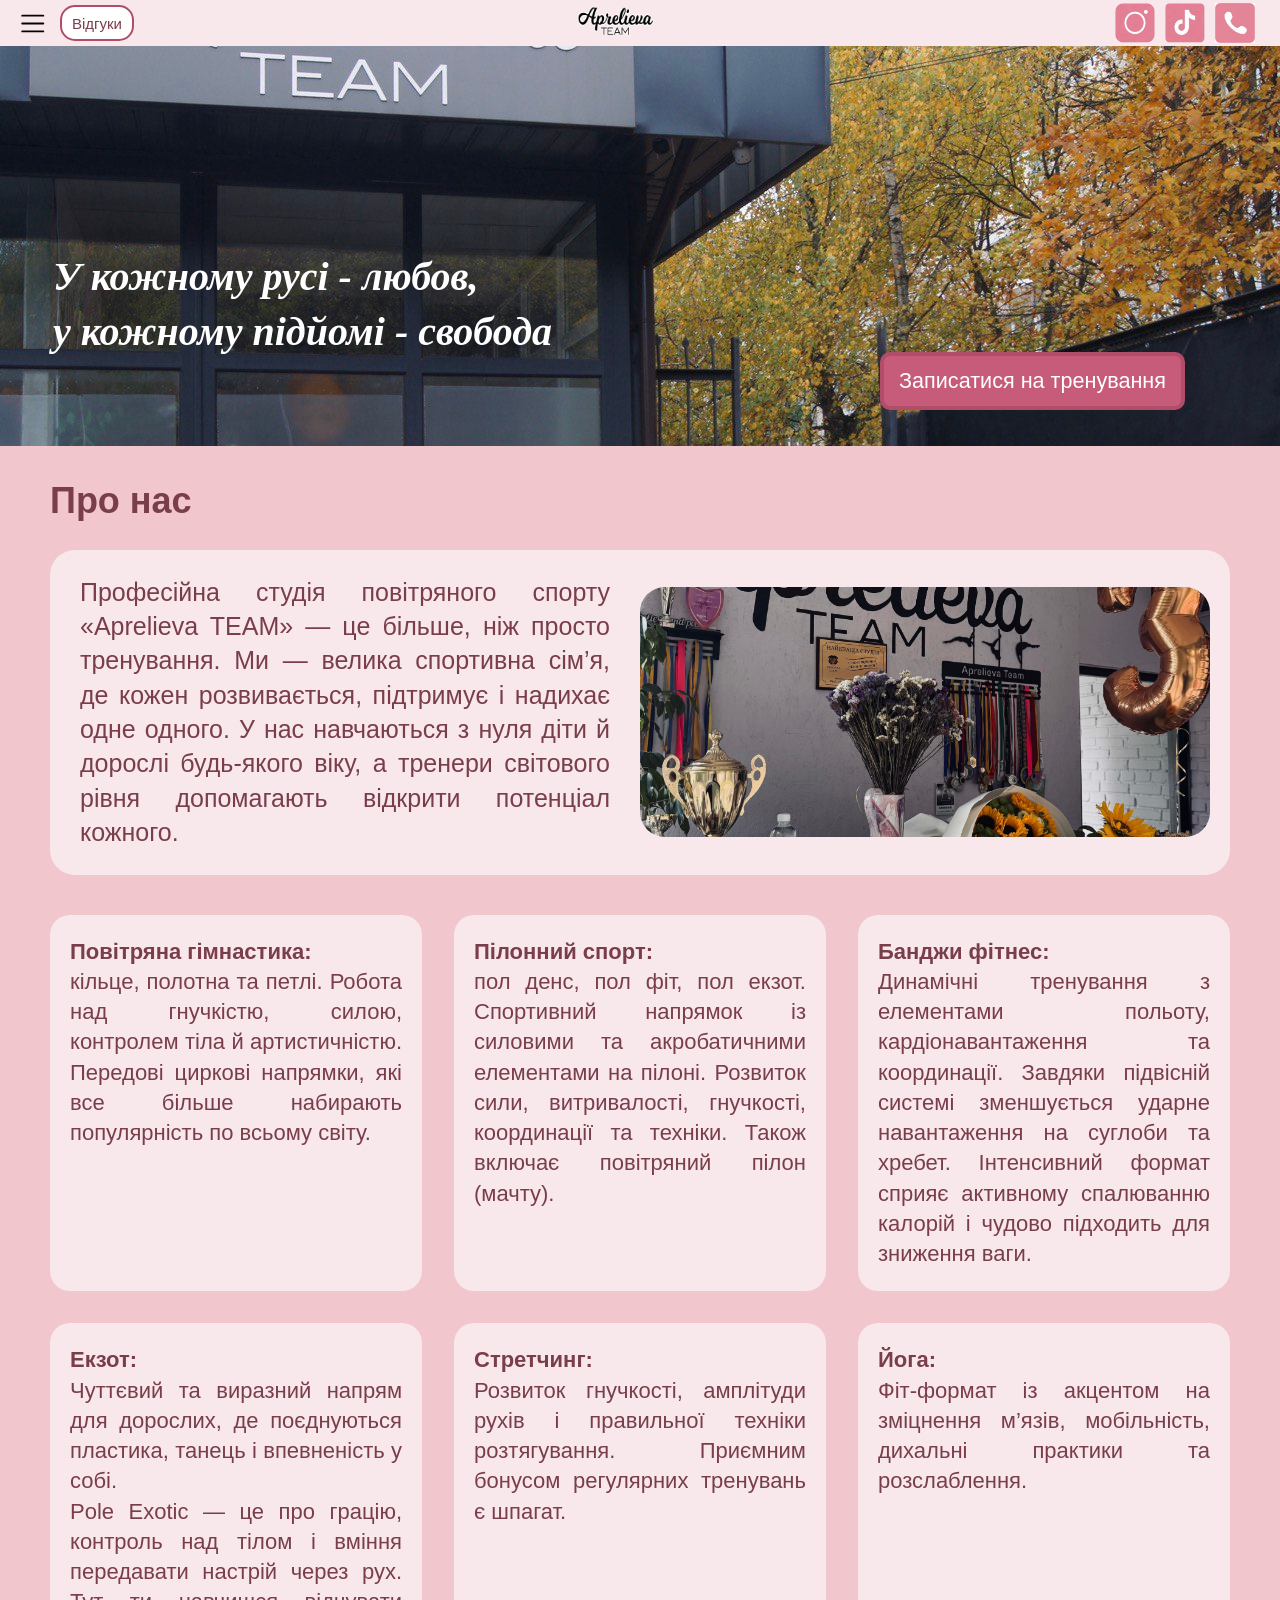
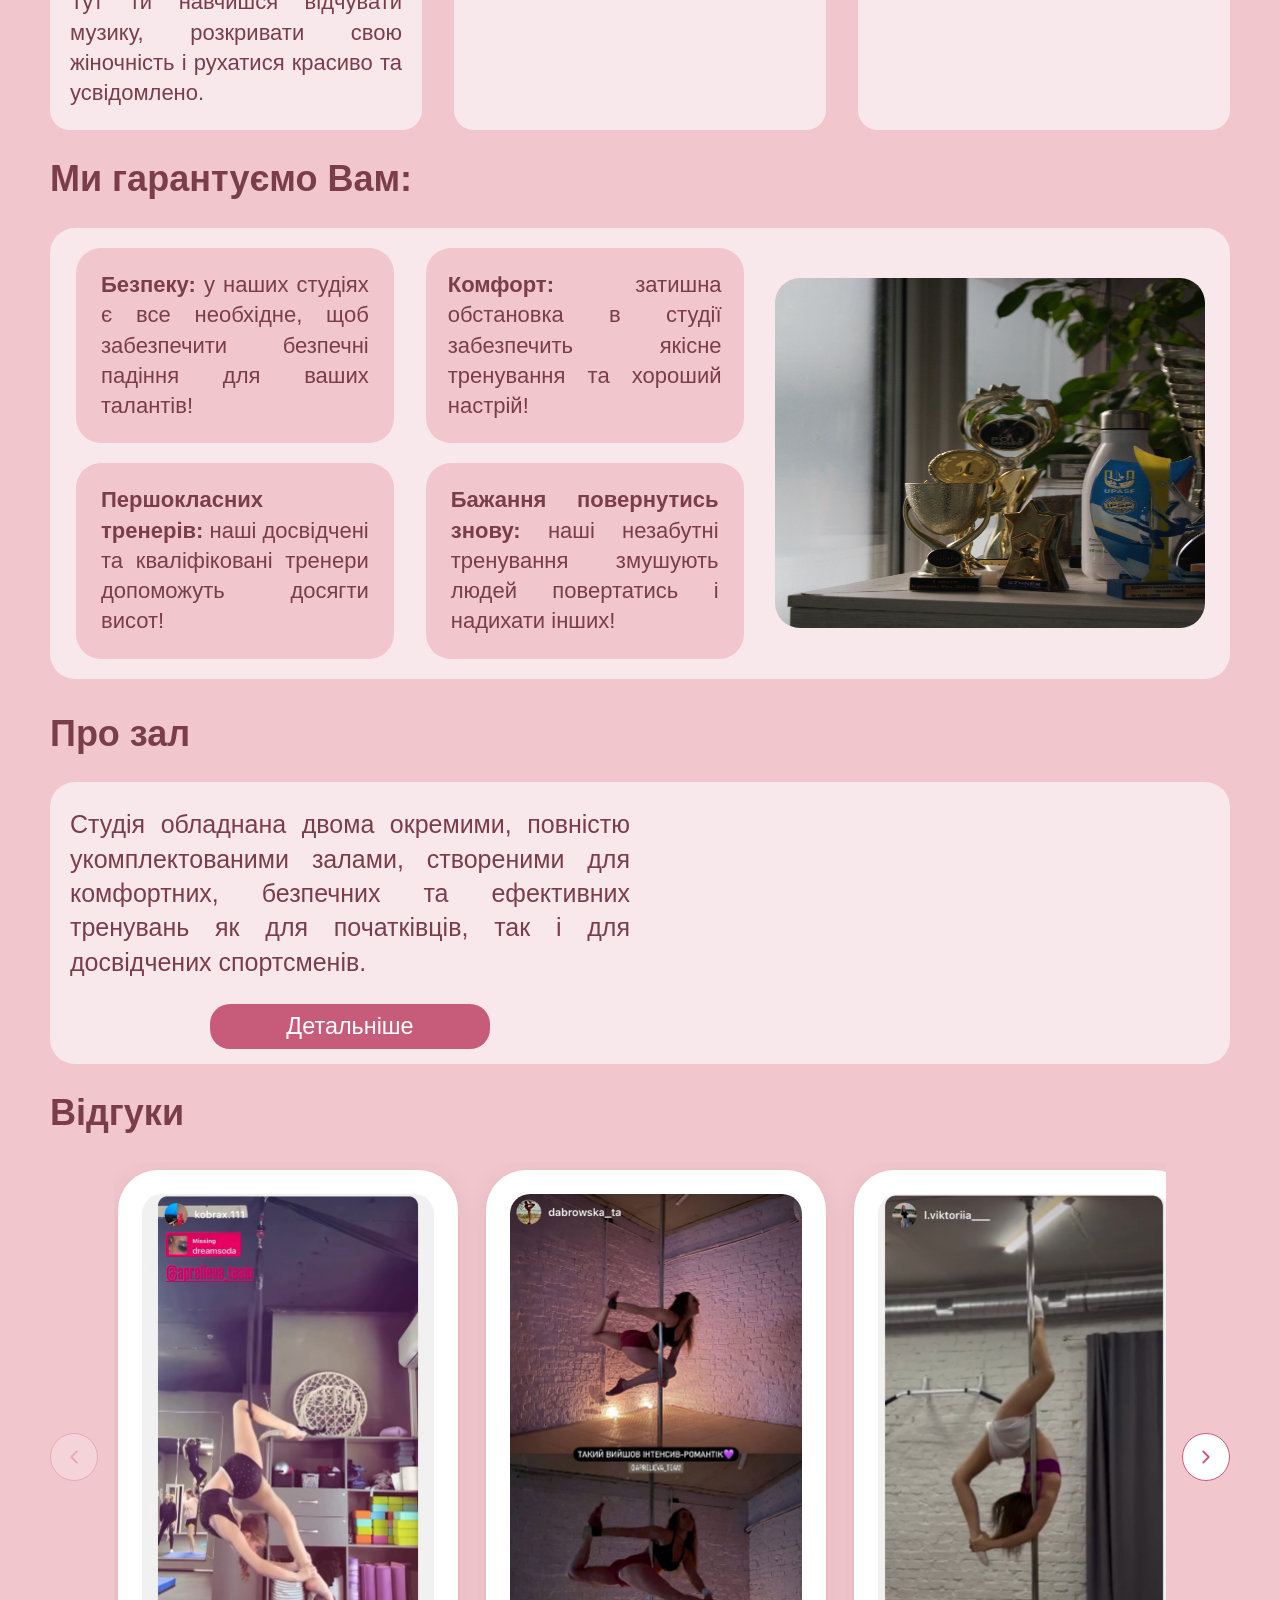
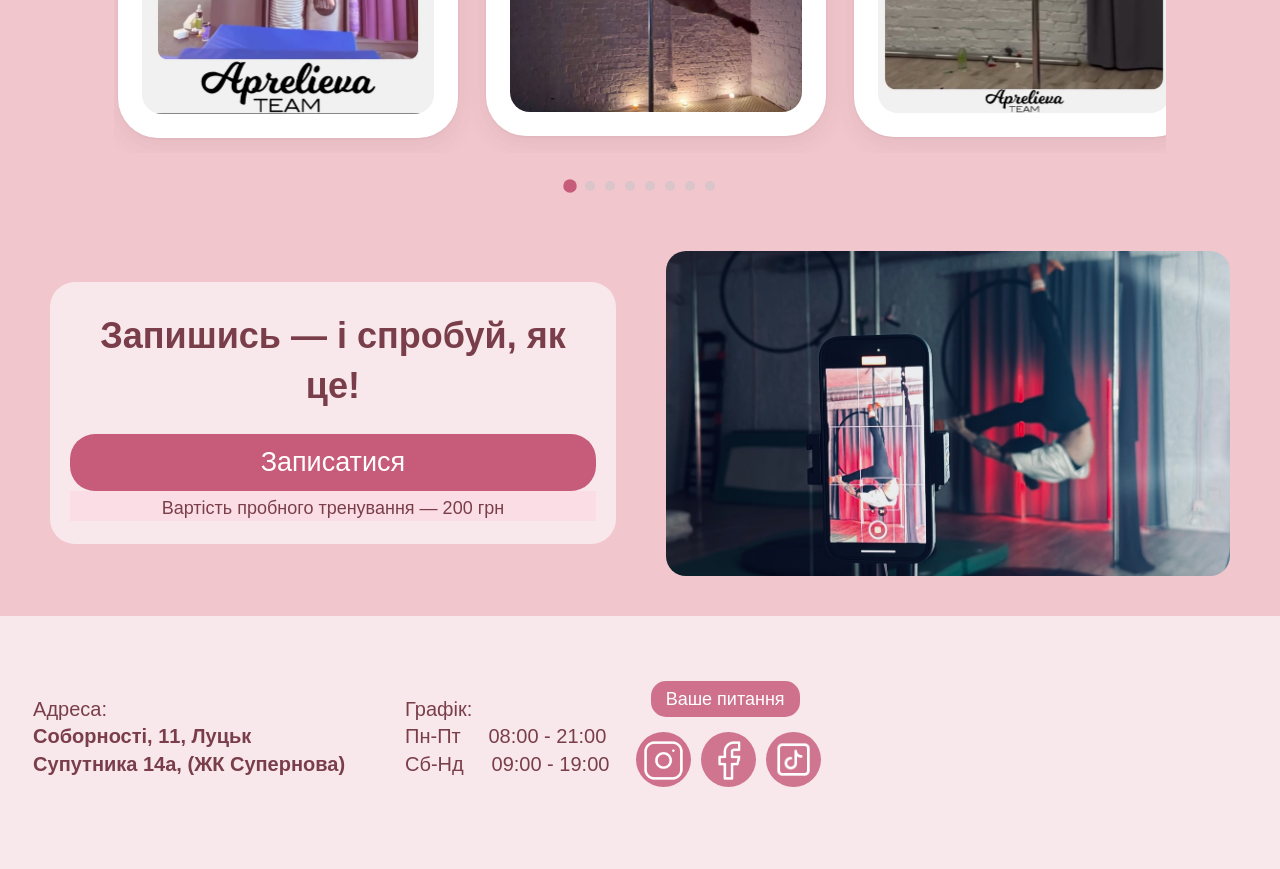
==== index.html @ 5b04e80a "Initial commit: Aprelieva Team static website" ====
﻿<!doctype html>
<html
  lang="en"
  data-ws-project="19c9471e-55af-4f52-b61d-fa100c10240f"
  data-ws-last-published="2026-05-16T18:20:23.245Z"
>
  <head>
    <link
      rel="stylesheet"
      type="text/css"
      href="/assets/static/app_generated_index-6937cd5a._UcKe8No.css"
    />
    <meta charset="UTF-8" />
    <meta name="viewport" content="width=device-width,initial-scale=1" />
    <meta property="og:url" content="https://aprelieva-team.com.ua/" />

    <meta
      property="og:title"
      content="Aprelieva Team — студія повітряної гімнастики, pole dance, стретчингу та йоги"
    />
    <meta property="og:type" content="website" />
    <meta
      name="description"
      content="Студія гімнастики Aprelieva Team у Луцьку. Повітряна гімнастика, пілонний спорт, банджі фітнес, стретчинг, йога."
    />
    <meta
      property="og:description"
      content="Студія гімнастики Aprelieva Team у Луцьку. Повітряна гімнастика, пілонний спорт, банджі фітнес, стретчинг, йога."
    />
    <title>Aprelieva Team — студія гімнастики</title>
    <style>
      /* === Reviews Carousel === */
      .reviews-section-wrap {
        text-align: center;
        padding: 60px 50px 40px;
      }
      .carousel-wrapper {
        position: relative;
        display: flex;
        align-items: center;
        justify-content: center;
        max-width: 1280px;
        margin: 0 auto;
      }
      .carousel-viewport {
        overflow: hidden;
        width: 100%;
        margin: 0 16px;
      }
      .carousel-track {
        display: flex;
        gap: 28px;
        transition: transform 0.45s cubic-bezier(0.25, 0, 0.3, 1);
        will-change: transform;
        cursor: grab;
        padding: 8px 4px;
      }
      .carousel-track:active { cursor: grabbing; }
      .review-card { flex-shrink: 0; width: 340px; }
      .review-card-frame {
        background: #ffffff;
        border-radius: 40px;
        padding: 24px;
        box-shadow: 0 6px 24px rgba(122, 62, 74, 0.10), 0 1px 3px rgba(0, 0, 0, 0.06);
        transition: transform 0.35s ease, box-shadow 0.35s ease;
      }
      .review-card-frame:hover {
        transform: translateY(-6px);
        box-shadow: 0 14px 36px rgba(122, 62, 74, 0.16), 0 3px 8px rgba(0, 0, 0, 0.08);
      }
      .review-card-frame img {
        display: block;
        width: 100%;
        height: auto;
        max-height: 590px;
        border-radius: 20px;
        object-fit: contain;
      }
      .carousel-arrow {
        flex-shrink: 0;
        width: 48px; height: 48px;
        border-radius: 50%;
        border: 1.5px solid #c75b7a;
        background: #fff;
        color: #c75b7a;
        cursor: pointer;
        display: flex;
        align-items: center;
        justify-content: center;
        transition: all 0.25s ease;
        z-index: 2;
        padding: 0;
      }
      .carousel-arrow:hover:not(:disabled) { background: #c75b7a; color: #fff; }
      .carousel-arrow:disabled { opacity: 0.25; cursor: not-allowed; }
      .carousel-arrow svg { width: 22px; height: 22px; pointer-events: none; }
      .carousel-dots {
        display: flex;
        justify-content: center;
        gap: 10px;
        margin-top: 28px;
      }
      .carousel-dot {
        width: 10px; height: 10px;
        border-radius: 50%;
        background: #d9c5ca;
        border: none;
        cursor: pointer;
        padding: 0;
        transition: background 0.25s ease, transform 0.25s ease;
      }
      .carousel-dot.active { background: #c75b7a; transform: scale(1.35); }
      .carousel-dot:hover:not(.active) { background: #c08493; }
      @media (max-width: 1200px) {
        .review-card { width: 300px; }
        .review-card-frame { padding: 20px; }
        .review-card-frame img { max-height: 520px; }
        .carousel-track { gap: 22px; }
      }
      @media (max-width: 991px) {
        .review-card { width: 280px; }
        .review-card-frame { padding: 18px; border-radius: 36px; }
        .review-card-frame img { max-height: 480px; border-radius: 18px; }
        .carousel-track { gap: 18px; }
        .reviews-section-wrap { padding: 40px 30px 30px; }
      }
      @media (max-width: 767px) {
        .review-card { width: 72vw; max-width: 320px; }
        .review-card-frame { padding: 14px; border-radius: 32px; }
        .review-card-frame img { max-height: 480px; border-radius: 16px; }
        .carousel-track { gap: 14px; }
        .reviews-section-wrap { padding: 30px 12px 24px; }
        .carousel-arrow { width: 32px; height: 32px; }
        .carousel-arrow svg { width: 16px; height: 16px; }
        .carousel-viewport { margin: 0 4px; }
      }
      @media (max-width: 479px) {
        .review-card { width: 76vw; max-width: 280px; }
        .review-card-frame { padding: 10px; border-radius: 28px; }
        .review-card-frame img { max-height: 400px; border-radius: 14px; }
        .carousel-track { gap: 10px; }
        .reviews-section-wrap { padding: 24px 8px 20px; }
        .carousel-arrow { width: 28px; height: 28px; }
        .carousel-arrow svg { width: 14px; height: 14px; }
        .carousel-viewport { margin: 0 2px; }
      }
    </style>
  </head>
  <body
    class="w-body cauqto8 c47o47j cw5izhw cr0oxd0 c1g73oqx c1o7vw1 c1jcg8pr c1rbse75 c8xita1"
  >
    <div
      class="w-element cry9bxc c1qyy4dh c1wt8a7g c1lxiyww cgn90jy cuordau clnhgiz c1ngdwug c10yh23j c1sz3la2 c1saaox1 c1oxhx54 c1np8q7w c12iz4pn c1s5r7yb"
    >
      <button
        type="button"
        class="w-button csru8nn c1qyy4dh ct02u4h c1e7helk c9dia3q chby825 cj9cgi3 cmrkua2 chxr8al clh6saz cy1haag c6xd4vr ckuswpy c1fo9lv5 c1ac3kc0 cl8xzcs c19ip5yl c178sslk cdtbwtz c1i7nyap c1q0jf93 cff9lwm cdoj399 c9tqkg0 c14v8q3d"
        aria-haspopup="dialog"
        aria-expanded="false"
        aria-controls="radix-:R8m:"
        data-state="closed"
      >
        <div class="w-html-embed c8xita1 c1qlwt3r">
          <svg
            xmlns="http://www.w3.org/2000/svg"
            fill="none"
            viewBox="0 0 16 16"
            width="100%"
            height="100%"
            style="display: block"
          >
            <path
              stroke="currentColor"
              stroke-linecap="round"
              stroke-linejoin="round"
              d="M2.667 8h10.666M2.667 4h10.666M2.667 12h10.666"
            />
          </svg>
        </div></button
      ><button
        class="w-element c1lrq100 cdpnt9v c1u1jra5 c3ovwjq cgokyrd c1rz9aaq cnxdcup c1idwigv cd1r06b cavd3zn cmyg2r9 c1cvcmzo c9h53jh c1k0o02s c143p8o c1k26d3g coyqk5m c1ngdwug c10yh23j ckkbdq2 c1wxg36x c17b9p6f cuiv0do cohhi8y cr2orvw cgb53j1 c1ro4ucl c1s5r7yb c1ggkywf"
      >
        Відгуки</button
      ><a href="/" class="w-element cir85gx c9jnjeu c1357293"
        ><img
          alt=""
          width="90"
          height="630"
          src="/assets/aprelieva_team_png_1_8szrb4w33QDkALAI9uON9.png"
          class="w-image c143p8o c9jnjeu c12sm2j2 cavd3zn c1ncfyhk c1357293 c937pos c6lwvnh cvnwoad c1jrt3rz c1d8arwn cfmtbnp cafy7li"
          sizes="100vw"
          srcset="
            /assets/aprelieva_team_png_1_8szrb4w33QDkALAI9uON9.png  16w,
            /assets/aprelieva_team_png_1_8szrb4w33QDkALAI9uON9.png  32w,
            /assets/aprelieva_team_png_1_8szrb4w33QDkALAI9uON9.png  48w,
            /assets/aprelieva_team_png_1_8szrb4w33QDkALAI9uON9.png  64w,
            /assets/aprelieva_team_png_1_8szrb4w33QDkALAI9uON9.png  96w,
            /assets/aprelieva_team_png_1_8szrb4w33QDkALAI9uON9.png 128w,
            /assets/aprelieva_team_png_1_8szrb4w33QDkALAI9uON9.png 256w
          "
          decoding="async"
          loading="lazy" /></a
      ><a
        href="https://www.instagram.com/aprelieva_team?igsh=OXBxeXJrYWNtcTIx"
        class="w-element cir85gx"
        ><img
          alt=""
          width="81"
          height="81"
          src="/assets/image_49_tBN-XxhpkPcy2qhr9VS11.png"
          class="w-image c1drl6o7 c15a6z8g crlvqca cf41opd c1tb5lbl c1si4a8i c1qlwt3r cgb53j1 c1l3jh5c"
          sizes="100vw"
          srcset="
            /assets/image_49_tBN-XxhpkPcy2qhr9VS11.png  16w,
            /assets/image_49_tBN-XxhpkPcy2qhr9VS11.png  32w,
            /assets/image_49_tBN-XxhpkPcy2qhr9VS11.png  48w,
            /assets/image_49_tBN-XxhpkPcy2qhr9VS11.png  64w,
            /assets/image_49_tBN-XxhpkPcy2qhr9VS11.png  96w,
            /assets/image_49_tBN-XxhpkPcy2qhr9VS11.png 128w,
            /assets/image_49_tBN-XxhpkPcy2qhr9VS11.png 256w
          "
          decoding="async"
          loading="lazy" /></a
      ><a
        href="https://www.tiktok.com/@aerial.aprelieva_"
        class="w-element cir85gx"
        ><img
          alt=""
          width="81"
          height="81"
          src="/assets/image_48_Z-gNsGXLnWeH2UgkXaYQs.png"
          class="w-image c1drl6o7 crlvqca c15a6z8g cf41opd c1si4a8i c1tb5lbl c1qlwt3r cgb53j1"
          sizes="100vw"
          srcset="
            /assets/image_48_Z-gNsGXLnWeH2UgkXaYQs.png  16w,
            /assets/image_48_Z-gNsGXLnWeH2UgkXaYQs.png  32w,
            /assets/image_48_Z-gNsGXLnWeH2UgkXaYQs.png  48w,
            /assets/image_48_Z-gNsGXLnWeH2UgkXaYQs.png  64w,
            /assets/image_48_Z-gNsGXLnWeH2UgkXaYQs.png  96w,
            /assets/image_48_Z-gNsGXLnWeH2UgkXaYQs.png 128w,
            /assets/image_48_Z-gNsGXLnWeH2UgkXaYQs.png 256w
          "
          decoding="async"
          loading="lazy" /></a
      ><a href="tel:+380633328239" class="w-element cir85gx"
        ><img
          alt=""
          width="1008"
          height="1016"
          src="/assets/ef8d7669-07f0-4fb5-89a0-7e9e44892a3d_P4olqtPflCJTJWYCFgnWT.png"
          class="w-image crlvqca cetw895 c1drl6o7 cf41opd c1si4a8i cwysdja c1qlwt3r cgb53j1 c188an48 c96rhjx"
          sizes="100vw"
          srcset="
            /assets/ef8d7669-07f0-4fb5-89a0-7e9e44892a3d_P4olqtPflCJTJWYCFgnWT.png   16w,
            /assets/ef8d7669-07f0-4fb5-89a0-7e9e44892a3d_P4olqtPflCJTJWYCFgnWT.png   32w,
            /assets/ef8d7669-07f0-4fb5-89a0-7e9e44892a3d_P4olqtPflCJTJWYCFgnWT.png   48w,
            /assets/ef8d7669-07f0-4fb5-89a0-7e9e44892a3d_P4olqtPflCJTJWYCFgnWT.png   64w,
            /assets/ef8d7669-07f0-4fb5-89a0-7e9e44892a3d_P4olqtPflCJTJWYCFgnWT.png   96w,
            /assets/ef8d7669-07f0-4fb5-89a0-7e9e44892a3d_P4olqtPflCJTJWYCFgnWT.png  128w,
            /assets/ef8d7669-07f0-4fb5-89a0-7e9e44892a3d_P4olqtPflCJTJWYCFgnWT.png  256w,
            /assets/ef8d7669-07f0-4fb5-89a0-7e9e44892a3d_P4olqtPflCJTJWYCFgnWT.png  384w,
            /assets/ef8d7669-07f0-4fb5-89a0-7e9e44892a3d_P4olqtPflCJTJWYCFgnWT.png  640w,
            /assets/ef8d7669-07f0-4fb5-89a0-7e9e44892a3d_P4olqtPflCJTJWYCFgnWT.png  750w,
            /assets/ef8d7669-07f0-4fb5-89a0-7e9e44892a3d_P4olqtPflCJTJWYCFgnWT.png  828w,
            /assets/ef8d7669-07f0-4fb5-89a0-7e9e44892a3d_P4olqtPflCJTJWYCFgnWT.png 1080w,
            /assets/ef8d7669-07f0-4fb5-89a0-7e9e44892a3d_P4olqtPflCJTJWYCFgnWT.png 1200w,
            /assets/ef8d7669-07f0-4fb5-89a0-7e9e44892a3d_P4olqtPflCJTJWYCFgnWT.png 1920w,
            /assets/ef8d7669-07f0-4fb5-89a0-7e9e44892a3d_P4olqtPflCJTJWYCFgnWT.png 2048w
          "
          decoding="async"
          loading="lazy"
      /></a>
    </div>
    <div class="w-element c3hctjf caqx3ze csxm8zh">
      <img
        alt=""
        width="479"
        height="400"
        src="/assets/photo_2026-01-07_21-20-00_4gm1RUwUwUSnhwdefgkS5.jpg"
        class="w-image c16euuik c1w5myg6 c1lqmysf cpl5pjo c1gxuxwl c3hctjf czr2pxy"
        sizes="100vw"
        srcset="
          /assets/photo_2026-01-07_21-20-00_4gm1RUwUwUSnhwdefgkS5.jpg   16w,
          /assets/photo_2026-01-07_21-20-00_4gm1RUwUwUSnhwdefgkS5.jpg   32w,
          /assets/photo_2026-01-07_21-20-00_4gm1RUwUwUSnhwdefgkS5.jpg   48w,
          /assets/photo_2026-01-07_21-20-00_4gm1RUwUwUSnhwdefgkS5.jpg   64w,
          /assets/photo_2026-01-07_21-20-00_4gm1RUwUwUSnhwdefgkS5.jpg   96w,
          /assets/photo_2026-01-07_21-20-00_4gm1RUwUwUSnhwdefgkS5.jpg  128w,
          /assets/photo_2026-01-07_21-20-00_4gm1RUwUwUSnhwdefgkS5.jpg  256w,
          /assets/photo_2026-01-07_21-20-00_4gm1RUwUwUSnhwdefgkS5.jpg  384w,
          /assets/photo_2026-01-07_21-20-00_4gm1RUwUwUSnhwdefgkS5.jpg  640w,
          /assets/photo_2026-01-07_21-20-00_4gm1RUwUwUSnhwdefgkS5.jpg  750w,
          /assets/photo_2026-01-07_21-20-00_4gm1RUwUwUSnhwdefgkS5.jpg  828w,
          /assets/photo_2026-01-07_21-20-00_4gm1RUwUwUSnhwdefgkS5.jpg 1080w
        "
        decoding="async"
        loading="lazy"
      />
      <p
        class="w-element cm9s8j1 c1j1xq0f ct5hk3t cnonmc3 c11pk6w2 c1cb3y4c c178psvk cvdg15f c67f1ov c1r17tdm c1kz4bsi cy8j7mm c1hwbdwo c10mz0pn c1gut7ra cvyaqlm c1wn9gbn ckhl5v6 c135vpv5 c1b1clqm chiu94f c1hnqa4c c154f7ei ckogthz c1k9b94x ct2q7n0 cwkwg65 cf2tlwo cf1rp6o"
      >
        У кожному русі - любов,<br />у кожному підйомі - свобода<br />
      </p>
      <div
        class="w-element cn12ej2 cavd3zn cqlgez2 c14ymtwm c1rvd7tj c1xqcs4q c1s905i0 cyyop96 co37t6x"
      >
        <a
          href="https://www.instagram.com/aprelieva_team?igsh=OXBxeXJrYWNtcTIx"
          class="w-element ciu59yn c1b1clqm c1nq0kxk cu3pi3e c5x2380 c14yuvmm cn12ej2 cb600z1 c6abxro cpg6qcg c113dgjw cdwd3jx cdaqjl5 cisoiyb cc0k4t4 c1cvcmzo cpysbhr c135vpv5 c18bk9h5 c17nb4qn cohhi8y cmq09sf cv8r3fp c1lqmysf c6tin0 c1efg34n c11nvl6w c37pg5i c1sicgac chl4pjj cbjf47k cqihi0u"
          >Записатися на тренування</a
        >
      </div>
    </div>
    <div
      class="w-element cavd3zn c9jnjeu c1357293 ctui7sd c1bsvhny c150vpwe c22g687 c18i1rd8 c1b95j1f c13kpqk0 co8x3m2 c1c7pqte cuaiddj crr3c5e"
    >
      <h1
        class="w-element c1h05pjj c1wxg36x c1svg9ka cmr7nb6 c12x7eb7 c2bznh9 c1vnf310"
      >
        Про нас
      </h1>
      <div
        class="w-element cry9bxc c1qyy4dh c18v2pa2 c1lxiyww c1c33gnu cgb99cz c150vpwe c22g687 c1e2b3ev c13vvg1g c1obig1w cmoe9jo"
      >
        <div
          class="w-element cry9bxc c1fhkm63 clnhgiz ch51qie c125plrs c1rrfr5h c8h7j7l co99jca c1xoe4it c1nzq1jt c18v2pa2 cgn90jy c1qyy4dh cpb5sl7 c12nur8y c1482uel c13vvg1g cnfsbl9 c1rsgvx8"
        >
          <p
            class="w-element cry9bxc csvthht c1jz7gid c1rrfr5h c13qqaub cetw895 c1ngdwug c10yh23j c1wxg36x cblb78h cyw7scd cwk83fy c1lzcpx9 c1gw84sn cjq768y c1xhomzt c1482uel cmoe9jo c1obig1w c1hj59h4 c19jpgqe c1arylij"
          >
            Професійна студія повітряного спорту «Aprelieva TEAM» — це більше,
            ніж просто тренування. Ми — велика спортивна сім’я, де кожен
            розвивається, підтримує і надихає одне одного. У нас навчаються з
            нуля діти й дорослі будь-якого віку, а тренери світового рівня
            допомагають відкрити потенціал кожного.
          </p>
          <div
            class="w-element c1bkqfhr cdtylqg chmjof8 cavd3zn c1rrfr5h c8h7j7l co99jca c1xoe4it c1nzq1jt c13qqaub c5m8ase clv8gve c1482uel cn1k7cs c1hj59h4 c1ra6w0l"
          >
            <img
              alt=""
              width="3746"
              height="6874"
              src="/assets/IMG_0604_(1)_-vluakLZyelT10M11Hmh0.jpg"
              class="w-image c1drl4ib c1s0gswo c1gxuxwl c1h6fij5 c8h7j7l co99jca c1xoe4it c1nzq1jt c155ihl c1ah9i9y c9jnjeu c1482uel c63wm0n cbjf47k c9ubnvy c1ephz4q"
              sizes="100vw"
              srcset="
                /assets/IMG_0604_(1)_-vluakLZyelT10M11Hmh0.jpg   16w,
                /assets/IMG_0604_(1)_-vluakLZyelT10M11Hmh0.jpg   32w,
                /assets/IMG_0604_(1)_-vluakLZyelT10M11Hmh0.jpg   48w,
                /assets/IMG_0604_(1)_-vluakLZyelT10M11Hmh0.jpg   64w,
                /assets/IMG_0604_(1)_-vluakLZyelT10M11Hmh0.jpg   96w,
                /assets/IMG_0604_(1)_-vluakLZyelT10M11Hmh0.jpg  128w,
                /assets/IMG_0604_(1)_-vluakLZyelT10M11Hmh0.jpg  256w,
                /assets/IMG_0604_(1)_-vluakLZyelT10M11Hmh0.jpg  384w,
                /assets/IMG_0604_(1)_-vluakLZyelT10M11Hmh0.jpg  640w,
                /assets/IMG_0604_(1)_-vluakLZyelT10M11Hmh0.jpg  750w,
                /assets/IMG_0604_(1)_-vluakLZyelT10M11Hmh0.jpg  828w,
                /assets/IMG_0604_(1)_-vluakLZyelT10M11Hmh0.jpg 1080w,
                /assets/IMG_0604_(1)_-vluakLZyelT10M11Hmh0.jpg 1200w,
                /assets/IMG_0604_(1)_-vluakLZyelT10M11Hmh0.jpg 1920w,
                /assets/IMG_0604_(1)_-vluakLZyelT10M11Hmh0.jpg 2048w,
                /assets/IMG_0604_(1)_-vluakLZyelT10M11Hmh0.jpg 3840w
              "
              decoding="async"
              loading="lazy"
            />
          </div>
        </div>
      </div>
    </div>
    <div
      class="w-element cry9bxc c15cml01 c1lxiyww c1bgdbyl cgq4xm1 ctui7sd c1bsvhny c1357293 c9jnjeu c608rfc ct02u4h c1irqa5z c1ym7p2t c1bulmrh csxm8zh c1t6aizw c6hjwpc cxn4g30 cejbwvh c11mupy3 c1o2fgt6 c1b95j1f c13kpqk0"
    >
      <div
        class="w-element clnhgiz ctbmchf ch51qie c125plrs c1w14gb3 c7ylbzb c5u7r4m c1h5pqsu cj7lqx6 c1fhiulb c1wjs627 c1vfzyt0 cykc25 c1i16q8a c13yemz1 c11gtnyo calc9b7"
      >
        <p class="w-element cwdvs8x c1jz7gid c1wxg36x c1tfabxh c7tla2u cwkwg65">
          <b class="w-element c1wxg36x">Повітряна гімнастика: </b><br />кільце,
          полотна та петлі. Робота над гнучкістю, силою, контролем тіла й
          артистичністю. Передові циркові напрямки, які все більше набирають
          популярність по всьому світу.
        </p>
      </div>
      <div
        class="w-element ctbmchf ch51qie c125plrs c1w14gb3 c7ylbzb c5u7r4m c1h5pqsu clnhgiz c1wjs627 c13yemz1 c1i16q8a c11gtnyo calc9b7"
      >
        <p class="w-element cwdvs8x c1jz7gid c1wxg36x c1tfabxh c7tla2u cwkwg65">
          <b class="w-element c1wxg36x">Пілонний спорт:</b><br />пол денс, пол
          фіт, пол екзот. Спортивний напрямок із силовими та акробатичними
          елементами на пілоні. Розвиток сили, витривалості, гнучкості,
          координації та техніки. Також включає повітряний пілон (мачту).
        </p>
      </div>
      <div
        class="w-element ctbmchf ch51qie c125plrs c1w14gb3 c7ylbzb c5u7r4m c1h5pqsu clnhgiz c1wjs627 c1i16q8a c13yemz1 c11gtnyo calc9b7"
      >
        <p
          class="w-element cwdvs8x c1jz7gid c1wxg36x c1tfabxh c7tla2u c1fzqirp c1fsxl1s"
        >
          <b class="w-element c1wxg36x">Банджи фітнес:</b> <br />Динамічні
          тренування з елементами польоту, кардіонавантаження та координації.
          Завдяки підвісній системі зменшується ударне навантаження на суглоби
          та хребет. Інтенсивний формат сприяє активному спалюванню калорій і
          чудово підходить для зниження ваги.
        </p>
      </div>
      <div
        class="w-element clnhgiz ctbmchf ch51qie c125plrs c1w14gb3 c7ylbzb c5u7r4m c1h5pqsu c1wjs627 c11gtnyo calc9b7 c13yemz1 c1i16q8a"
      >
        <p class="w-element cwdvs8x c1jz7gid c1wxg36x c1tfabxh c7tla2u cwkwg65">
          <b class="w-element c1wxg36x">Екзот:</b><br />Чуттєвий та виразний
          напрям для дорослих, де поєднуються пластика, танець і впевненість у
          собі.<br />Pole Exotic — це про грацію, контроль над тілом і вміння
          передавати настрій через рух. Тут ти навчишся відчувати музику,
          розкривати свою жіночність і рухатися красиво та усвідомлено.
        </p>
      </div>
      <div
        class="w-element clnhgiz ctbmchf ch51qie c125plrs c1w14gb3 c7ylbzb c5u7r4m c1h5pqsu c1wjs627 c11gtnyo calc9b7 c13yemz1 c1i16q8a"
      >
        <p
          class="w-element cwdvs8x c1jz7gid c1wxg36x c1tfabxh c7tla2u c1eg2mql cwkwg65"
        >
          <b class="w-element c1wxg36x">Стретчинг:</b><br />Розвиток гнучкості,
          амплітуди рухів і правильної техніки розтягування. Приємним бонусом
          регулярних тренувань є шпагат.
        </p>
      </div>
      <div
        class="w-element clnhgiz ctbmchf ch51qie c125plrs c1w14gb3 c7ylbzb c5u7r4m c1h5pqsu c1wjs627 c11gtnyo calc9b7 c13yemz1 c1i16q8a"
      >
        <p class="w-element cwdvs8x c1jz7gid c1wxg36x c1tfabxh c7tla2u cwkwg65">
          <b class="w-element c1wxg36x">Йога: </b><br />Фіт-формат із акцентом
          на зміцнення м’язів, мобільність, дихальні практики та розслаблення.
        </p>
      </div>
    </div>
    <div
      class="w-element c1c7pqte cuaiddj c1txcjpm c3j3462 ctui7sd c1bsvhny c1357293 c9jnjeu c1b95j1f c13kpqk0 c2fy1mu c194scij"
    >
      <h1 class="w-element c1wxg36x c12x7eb7 c2bznh9">Ми гарантуємо Вам:</h1>
      <div
        class="w-element clnhgiz cry9bxc c1lxiyww c1qyy4dh c18v2pa2 c8h7j7l co99jca c1xoe4it c1nzq1jt c3z3vlb c1ngdwug c10yh23j c13vvg1g c12jt7do"
      >
        <div
          class="w-element cry9bxc c1lxiyww c15cml01 ce1qmkg cln1ah c1482uel c1jjfh4b c1v4b7zg c1bulmrh cmfhh7q cehyk0s c13yemz1 c1i16q8a c1v2g9jn c1s5r7yb c1ggkywf"
        >
          <div
            class="w-element cmdbe1b cs9gqkj c1qiueq1 cjljt53 c1rbse75 c1m8vxl0 c8h7j7l co99jca c1xoe4it c1nzq1jt cqe39x4 c86t11j c6lwvnh cf0g8qr c2r2jtp c1gmhjv8 c67xcc3 cpl5pjo cqmttyn cwvjvme cv8r3fp cpsgktw cmq09sf"
          >
            <p
              class="w-element c1jz7gid cwdvs8x cegahk1 c1wxg36x c1loaccz c3jndn5 c1rkbmqn"
            >
              <b class="w-element">Безпеку:</b> у наших студіях є все необхідне,
              щоб забезпечити безпечні падіння для ваших талантів!
            </p>
          </div>
          <div
            class="w-element c1m42yeb c1n7r35l c1qiueq1 cjljt53 c1rbse75 c1m8vxl0 co99jca c1nzq1jt c8h7j7l c1xoe4it cqe39x4 c86t11j c6lwvnh cqmttyn cpl5pjo cmq09sf cv8r3fp cwvjvme cpsgktw c2r2jtp c1gmhjv8"
          >
            <p class="w-element c1jz7gid cwdvs8x c1wxg36x c1rkbmqn c3jndn5">
              <b class="w-element">Комфорт: </b>затишна обстановка в студії
              забезпечить якісне тренування та хороший настрій!
            </p>
          </div>
          <div
            class="w-element cmdbe1b cs9gqkj c1qiueq1 c1m8vxl0 c1rbse75 c1xoe4it co99jca c1nzq1jt c8h7j7l c891fy0 c86t11j c6lwvnh c13yemz1 cqmttyn cpl5pjo cwvjvme cpsgktw cmq09sf cv8r3fp c2r2jtp c1gmhjv8"
          >
            <p
              class="w-element c1jz7gid cwdvs8x c1wxg36x c1rkbmqn c1eg2mql c3jndn5"
            >
              <b class="w-element">Першокласних тренерів:</b> наші досвідчені та
              кваліфіковані тренери допоможуть досягти висот!
            </p>
          </div>
          <div
            class="w-element cmdbe1b cs9gqkj c1qiueq1 c1m8vxl0 c1rbse75 c1nzq1jt c1xoe4it c8h7j7l co99jca cmq09sf cv8r3fp cqmttyn cwvjvme cpsgktw c2r2jtp c1gmhjv8 c86t11j c6lwvnh c1v8g8p1"
          >
            <p class="w-element c1jz7gid cwdvs8x c1wxg36x c1rkbmqn c3jndn5">
              <b class="w-element">Бажання повернутись знову:</b> наші незабутні
              тренування змушують людей повертатись і надихати інших!
            </p>
          </div>
        </div>
        <div
          class="w-element cjljt53 c1m8vxl0 c1fhiulb c1uhltdt c8h7j7l co99jca c1xoe4it c1nzq1jt cetw895 c1h25lqh c196gxvc crnk5aq c1hj59h4 c1hezyl0 c1v2g9jn c1ljoky4 cmr7nb6"
        >
          <img
            alt=""
            width="3264"
            height="4912"
            src="/assets/IMG_0724_upyFghhvsyKvgJ62jJ8WU.jpeg"
            class="w-image czr2pxy c1bkqfhr c8h7j7l co99jca c1xoe4it c1nzq1jt cxpgl7q"
            sizes="100vw"
            srcset="
              /assets/IMG_0724_upyFghhvsyKvgJ62jJ8WU.jpeg   16w,
              /assets/IMG_0724_upyFghhvsyKvgJ62jJ8WU.jpeg   32w,
              /assets/IMG_0724_upyFghhvsyKvgJ62jJ8WU.jpeg   48w,
              /assets/IMG_0724_upyFghhvsyKvgJ62jJ8WU.jpeg   64w,
              /assets/IMG_0724_upyFghhvsyKvgJ62jJ8WU.jpeg   96w,
              /assets/IMG_0724_upyFghhvsyKvgJ62jJ8WU.jpeg  128w,
              /assets/IMG_0724_upyFghhvsyKvgJ62jJ8WU.jpeg  256w,
              /assets/IMG_0724_upyFghhvsyKvgJ62jJ8WU.jpeg  384w,
              /assets/IMG_0724_upyFghhvsyKvgJ62jJ8WU.jpeg  640w,
              /assets/IMG_0724_upyFghhvsyKvgJ62jJ8WU.jpeg  750w,
              /assets/IMG_0724_upyFghhvsyKvgJ62jJ8WU.jpeg  828w,
              /assets/IMG_0724_upyFghhvsyKvgJ62jJ8WU.jpeg 1080w,
              /assets/IMG_0724_upyFghhvsyKvgJ62jJ8WU.jpeg 1200w,
              /assets/IMG_0724_upyFghhvsyKvgJ62jJ8WU.jpeg 1920w,
              /assets/IMG_0724_upyFghhvsyKvgJ62jJ8WU.jpeg 2048w,
              /assets/IMG_0724_upyFghhvsyKvgJ62jJ8WU.jpeg 3840w
            "
            decoding="async"
            loading="lazy"
          />
        </div>
      </div>
    </div>
    <div
      class="w-element cavd3zn c9jnjeu c1357293 ctui7sd c1bsvhny c1p6e86r c150vpwe c22g687 c1b95j1f c13kpqk0 crr3c5e"
    >
      <h1
        class="w-element c1h05pjj c1wxg36x c1svg9ka cmr7nb6 c18m51b7 c12x7eb7 c2bznh9"
      >
        Про зал
      </h1>
      <div
        class="w-element cry9bxc c1fhkm63 clnhgiz ch51qie c125plrs c8h7j7l co99jca c1xoe4it c1nzq1jt c13vvg1g"
      >
        <div
          class="w-element c1o8klnv c1rrfr5h cry9bxc c1lfjoq7 c1qyy4dh ct02u4h c1482uel"
        >
          <p
            class="w-element cry9bxc csvthht c1jz7gid czr2pxy c1jzkxpo c12sm2j2 c1wxg36x cblb78h c1xhomzt cmit4ly c19jpgqe"
          >
            Студія обладнана двома окремими, повністю укомплектованими залами,
            створеними для комфортних, безпечних та ефективних тренувань як для
            початківців, так і для досвідчених спортсменів.
          </p>
          <button
            type="button"
            class="w-button csru8nn c1qyy4dh ct02u4h ciu59yn c1w14gb3 c7ylbzb c1h5pqsu c5u7r4m c1mdo6kq csz3yie cn12ej2 c6xd4vr cb600z1 cpg6qcg c6abxro c113dgjw cl4bapb c1rrfr5h c1b1clqm c1ah9i9y c18rzt80 cdtbwtz c1i7nyap c1q0jf93 cff9lwm cdoj399 c9tqkg0 c14v8q3d c1mktnko c1gyam4v c1yki3qz cwk83fy"
            aria-haspopup="dialog"
            aria-expanded="false"
            aria-controls="radix-:R9j6:"
            data-state="closed"
          >
            Детальніше
          </button>
        </div>
        <div
          class="w-element cdtylqg chmjof8 cavd3zn c1rrfr5h c8h7j7l co99jca c1xoe4it c1nzq1jt c1fhiulb c1482uel"
        >
          <img
            alt=""
            width="3024"
            height="4032"
            src="/assets/IMG_1373-_2__Xv716AcNWQKxr2UCg5NxQ.jpg"
            class="w-image c1drl4ib c1s0gswo c1gxuxwl c1h6fij5 c8h7j7l co99jca c1xoe4it c1nzq1jt c155ihl c1qom380 c1ah9i9y c9jnjeu c1482uel c6ta5m4"
            sizes="100vw"
            srcset="
              /assets/IMG_1373-_2__Xv716AcNWQKxr2UCg5NxQ.jpg   16w,
              /assets/IMG_1373-_2__Xv716AcNWQKxr2UCg5NxQ.jpg   32w,
              /assets/IMG_1373-_2__Xv716AcNWQKxr2UCg5NxQ.jpg   48w,
              /assets/IMG_1373-_2__Xv716AcNWQKxr2UCg5NxQ.jpg   64w,
              /assets/IMG_1373-_2__Xv716AcNWQKxr2UCg5NxQ.jpg   96w,
              /assets/IMG_1373-_2__Xv716AcNWQKxr2UCg5NxQ.jpg  128w,
              /assets/IMG_1373-_2__Xv716AcNWQKxr2UCg5NxQ.jpg  256w,
              /assets/IMG_1373-_2__Xv716AcNWQKxr2UCg5NxQ.jpg  384w,
              /assets/IMG_1373-_2__Xv716AcNWQKxr2UCg5NxQ.jpg  640w,
              /assets/IMG_1373-_2__Xv716AcNWQKxr2UCg5NxQ.jpg  750w,
              /assets/IMG_1373-_2__Xv716AcNWQKxr2UCg5NxQ.jpg  828w,
              /assets/IMG_1373-_2__Xv716AcNWQKxr2UCg5NxQ.jpg 1080w,
              /assets/IMG_1373-_2__Xv716AcNWQKxr2UCg5NxQ.jpg 1200w,
              /assets/IMG_1373-_2__Xv716AcNWQKxr2UCg5NxQ.jpg 1920w,
              /assets/IMG_1373-_2__Xv716AcNWQKxr2UCg5NxQ.jpg 2048w,
              /assets/IMG_1373-_2__Xv716AcNWQKxr2UCg5NxQ.jpg 3840w
            "
            decoding="async"
            loading="lazy"
          />
        </div>
      </div>
    </div>
    <div class="w-element c9jnjeu c1357293 ctui7sd c1bsvhny c1b95j1f c13kpqk0 reviews-section-wrap" id="reviews">
      <h1 class="w-element c1wxg36x c12x7eb7 c2bznh9">Відгуки</h1>
      <div id="carousel-root"></div>
    </div>

    <div c1cfvpvs c1c6o51 cwkpbe9 c181xomn c1yyy08r c174sw29 c1b95j1f c13kpqk0"
    >
      <div
        class="w-element clnhgiz c8h7j7l co99jca c1xoe4it c1nzq1jt c1wxg36x ch51qie c125plrs c1rrfr5h c1fhiulb cybwsdi c1igcr36 c1482uel c1wjs627"
      >
        <h1 class="w-element c1qom380 c1ux4mll c1bplpaw c1lhq18o cl7i9y7">
          Запишись — і спробуй, як це!
        </h1>
        <form class="w-element c1qom380">
          <div class="w-element cry9bxc c1lfjoq7 ct02u4h">
            <a
              href="https://www.instagram.com/aprelieva_team?igsh=OXBxeXJrYWNtcTIx"
              class="w-element ciu59yn c1lrq100 cdpnt9v c1u1jra5 c3ovwjq c8h7j7l co99jca c1xoe4it c1nzq1jt c1b1clqm cmdbe1b cs9gqkj cb600z1 c6abxro c10mt0ot czr2pxy c11hlw4r c135vpv5 cv5mgza c15pbqqy c9bwjp6 cwvjvme c1pr4a8e c13yemz1 c1i16q8a chl4pjj c1womtop c13ftgcq"
              >Записатися</a
            >
            <p
              class="w-element c1wxg36x c5jlsy7 co8gpyk cybwsdi cq9pue7 c3vevc0 c1tuczl c1cakw9x cwkwg65"
            >
              Вартість пробного тренування — 200 грн
            </p>
          </div>
        </form>
      </div>
      <img
        alt=""
        width="1179"
        height="2096"
        src="/assets/IMG_0537_zhQalaOUQDmXBZvmZZYks.JPG"
        class="w-image c1rrfr5h c1fhiulb cyw9rmm c1gxuxwl c1w14gb3 c7ylbzb c5u7r4m c1h5pqsu c35z9ue c1482uel cu24hyo"
        sizes="100vw"
        srcset="
          /assets/IMG_0537_zhQalaOUQDmXBZvmZZYks.JPG   16w,
          /assets/IMG_0537_zhQalaOUQDmXBZvmZZYks.JPG   32w,
          /assets/IMG_0537_zhQalaOUQDmXBZvmZZYks.JPG   48w,
          /assets/IMG_0537_zhQalaOUQDmXBZvmZZYks.JPG   64w,
          /assets/IMG_0537_zhQalaOUQDmXBZvmZZYks.JPG   96w,
          /assets/IMG_0537_zhQalaOUQDmXBZvmZZYks.JPG  128w,
          /assets/IMG_0537_zhQalaOUQDmXBZvmZZYks.JPG  256w,
          /assets/IMG_0537_zhQalaOUQDmXBZvmZZYks.JPG  384w,
          /assets/IMG_0537_zhQalaOUQDmXBZvmZZYks.JPG  640w,
          /assets/IMG_0537_zhQalaOUQDmXBZvmZZYks.JPG  750w,
          /assets/IMG_0537_zhQalaOUQDmXBZvmZZYks.JPG  828w,
          /assets/IMG_0537_zhQalaOUQDmXBZvmZZYks.JPG 1080w,
          /assets/IMG_0537_zhQalaOUQDmXBZvmZZYks.JPG 1200w,
          /assets/IMG_0537_zhQalaOUQDmXBZvmZZYks.JPG 1920w,
          /assets/IMG_0537_zhQalaOUQDmXBZvmZZYks.JPG 2048w,
          /assets/IMG_0537_zhQalaOUQDmXBZvmZZYks.JPG 3840w
        "
        decoding="async"
        loading="lazy"
      />
    </div>
    <div
      class="w-element clnhgiz ch51qie c125plrs c9jnjeu c1357293 cry9bxc c1cegu17 cx36bpy c1qyy4dh ce1qmkg cgn90jy c1lxiyww c1jjfh4b cmoe9jo c1obig1w c1hyheg1 c1fpvx8m c1sz3la2 c1axzryg cp8vz4m"
    >
      <div
        class="w-element c937pos c1v5v0 c874743 cx6c9kw c181xomn c1yyy08r cbjf47k cry9bxc c17duva6 c1ps4txv c8xita1 cqk8ew7 c1e2b3ev cnfsbl9 c1rsgvx8 ctf8nym c1cqrdfr c1lqmysf"
      >
        <div class="w-element c1onjpca">
          <p
            class="w-element c1wxg36x co8gpyk c1tme1mb c1eyv08h c12jhily cq4dxli c1482uel csyzqty cp5p7fk c1fzqirp c1ro4ucl"
          >
            Адреса:<br /><b class="w-element">Соборності, 11, Луцьк</b><br /><b
              class="w-element"
              >Супутника 14а, (ЖК Супернова)</b
            >
          </p>
        </div>
        <div class="w-element">
          <p
            class="w-element c1wxg36x c1jz7gid c1tme1mb co8gpyk c1eyv08h c12jhily c9ubnvy cqe39x4 c1hj59h4 csyzqty c1fzqirp c1ro4ucl"
          >
            Графік:<br />Пн-Пт 08:00 - 21:00<br />Сб-Нд 09:00 - 19:00
          </p>
        </div>
      </div>
      <div
        class="w-element c3jndn5 c7klx50 c1qrxaqp c2zcut6 c1b0nswz c1gw84sn crnk5aq"
      >
        <a
          href="https://www.instagram.com/aprelieva_team?igsh=OXBxeXJrYWNtcTIx"
          class="w-element c1q2ihc5 c1lrq100 cdpnt9v c1u1jra5 c3ovwjq c1rz9aaq cnxdcup c1idwigv cd1r06b c1b1clqm c3w6o8i c113dgjw c1x4o3yc cpg6qcg cl4bapb ckkbdq2 c135vpv5 c17qu19u c12f3mdq crh40th c1x7vwor cl5j4eb c1o1u7kg c1ruj6k9 cqe39x4 c9ubnvy cs1aog0 c13madgv c15ofxyx c1x2v3a3 cxgh4jj c1v2g9jn c13ftgcq cnlef5d c15pbqqy"
          >Ваше питання</a
        >
        <div
          class="w-element c7klx50 c1ur2mcm c2zcut6 c1g8516c c89odtq ctamqs5 cjljt53 cry9bxc cizjjwu c1h82vm9"
        >
          <a
            href="https://www.instagram.com/aprelieva_team?igsh=OXBxeXJrYWNtcTIx"
            class="w-element c1q2ihc5 c1lrq100 cdpnt9v c1u1jra5 c3ovwjq c1ugjd4d c1wbbrzh c1afjekm c1grw0kp c1b1clqm c1p4ollr c1em9s26 cir85gx c135vpv5 c1qom380 c3yiua4 cudvqzq c1c1rn2w c12f3mdq crh40th c1ttp6ok cjbr9c5 ch2clax c1xgaagj czdeg3 c132xu03 c13madgv c1x2v3a3 c13ftgcq cnlef5d c15pbqqy cx4zgff c2wjayf"
            ><img
              alt=""
              width="281"
              height="280"
              src="/assets/Instagram_MPu8LMqZg1p83s50B9PUE.png"
              class="w-image cybwsdi c1igcr36 cir85gx"
              sizes="100vw"
              srcset="
                /assets/Instagram_MPu8LMqZg1p83s50B9PUE.png  16w,
                /assets/Instagram_MPu8LMqZg1p83s50B9PUE.png  32w,
                /assets/Instagram_MPu8LMqZg1p83s50B9PUE.png  48w,
                /assets/Instagram_MPu8LMqZg1p83s50B9PUE.png  64w,
                /assets/Instagram_MPu8LMqZg1p83s50B9PUE.png  96w,
                /assets/Instagram_MPu8LMqZg1p83s50B9PUE.png 128w,
                /assets/Instagram_MPu8LMqZg1p83s50B9PUE.png 256w,
                /assets/Instagram_MPu8LMqZg1p83s50B9PUE.png 384w,
                /assets/Instagram_MPu8LMqZg1p83s50B9PUE.png 640w
              "
              decoding="async"
              loading="lazy" /></a
          ><a
            href="https://www.facebook.com/share/1D6bZyWQoK/?mibextid=wwXIfr"
            class="w-element c1edubs3 c1lrq100 cdpnt9v c1u1jra5 c3ovwjq c1ugjd4d c1wbbrzh c1afjekm c1grw0kp c1b1clqm c1p4ollr c1em9s26 cir85gx c135vpv5 c1qom380 c3yiua4 cudvqzq c1c1rn2w c12f3mdq crh40th c1ttp6ok cjbr9c5 c132xu03 ch2clax c1xgaagj czdeg3 c13madgv c1x2v3a3 c13ftgcq cnlef5d c15pbqqy cx4zgff c2wjayf"
            ><img
              alt=""
              width="281"
              height="280"
              src="/assets/Facebook_sLtMg777wOCBX6cFjbGRD.png"
              class="w-image cybwsdi c1igcr36"
              sizes="100vw"
              srcset="
                /assets/Facebook_sLtMg777wOCBX6cFjbGRD.png  16w,
                /assets/Facebook_sLtMg777wOCBX6cFjbGRD.png  32w,
                /assets/Facebook_sLtMg777wOCBX6cFjbGRD.png  48w,
                /assets/Facebook_sLtMg777wOCBX6cFjbGRD.png  64w,
                /assets/Facebook_sLtMg777wOCBX6cFjbGRD.png  96w,
                /assets/Facebook_sLtMg777wOCBX6cFjbGRD.png 128w,
                /assets/Facebook_sLtMg777wOCBX6cFjbGRD.png 256w,
                /assets/Facebook_sLtMg777wOCBX6cFjbGRD.png 384w,
                /assets/Facebook_sLtMg777wOCBX6cFjbGRD.png 640w
              "
              decoding="async"
              loading="lazy" /></a
          ><a
            href="https://www.tiktok.com/@aerial.aprelieva_"
            class="w-element c1edubs3 c1lrq100 cdpnt9v c1u1jra5 c3ovwjq c1ugjd4d c1wbbrzh c1afjekm c1grw0kp c1b1clqm c1p4ollr c1em9s26 cir85gx c135vpv5 c1qom380 c3yiua4 cudvqzq c128r2zr c12f3mdq crh40th c1ttp6ok cjbr9c5 c132xu03 ch2clax c1xgaagj czdeg3 c13madgv c1x2v3a3 c13ftgcq cnlef5d c15pbqqy cx4zgff c2wjayf"
            ><img
              alt=""
              width="281"
              height="280"
              src="/assets/icons8-tiktok-48_8UODhAJU39OnU2Wyb7SSy.png"
              class="w-image cybwsdi c1igcr36"
              sizes="100vw"
              srcset="
                /assets/icons8-tiktok-48_8UODhAJU39OnU2Wyb7SSy.png  16w,
                /assets/icons8-tiktok-48_8UODhAJU39OnU2Wyb7SSy.png  32w,
                /assets/icons8-tiktok-48_8UODhAJU39OnU2Wyb7SSy.png  48w,
                /assets/icons8-tiktok-48_8UODhAJU39OnU2Wyb7SSy.png  64w,
                /assets/icons8-tiktok-48_8UODhAJU39OnU2Wyb7SSy.png  96w,
                /assets/icons8-tiktok-48_8UODhAJU39OnU2Wyb7SSy.png 128w,
                /assets/icons8-tiktok-48_8UODhAJU39OnU2Wyb7SSy.png 256w,
                /assets/icons8-tiktok-48_8UODhAJU39OnU2Wyb7SSy.png 384w,
                /assets/icons8-tiktok-48_8UODhAJU39OnU2Wyb7SSy.png 640w
              "
              decoding="async"
              loading="lazy"
          /></a>
        </div>
      </div>
      <div class="w-element curnleh c17jj8qr">
        <img
          alt=""
          width="794"
          height="300"
          src="/assets/1000033997_9_MXIF5qhxWsF1fC2EiLjw0.png"
          class="w-image cddrxfv c1lyhjp7 c1l58yll c1fhiulb c1kne9qb cauqto8 cgn90jy curnleh cqe39x4 c9ubnvy cw4saqy c1rx3y09 c1nqi8vs c1chk6hj"
          sizes="100vw"
          srcset="
            /assets/1000033997_9_MXIF5qhxWsF1fC2EiLjw0.png   16w,
            /assets/1000033997_9_MXIF5qhxWsF1fC2EiLjw0.png   32w,
            /assets/1000033997_9_MXIF5qhxWsF1fC2EiLjw0.png   48w,
            /assets/1000033997_9_MXIF5qhxWsF1fC2EiLjw0.png   64w,
            /assets/1000033997_9_MXIF5qhxWsF1fC2EiLjw0.png   96w,
            /assets/1000033997_9_MXIF5qhxWsF1fC2EiLjw0.png  128w,
            /assets/1000033997_9_MXIF5qhxWsF1fC2EiLjw0.png  256w,
            /assets/1000033997_9_MXIF5qhxWsF1fC2EiLjw0.png  384w,
            /assets/1000033997_9_MXIF5qhxWsF1fC2EiLjw0.png  640w,
            /assets/1000033997_9_MXIF5qhxWsF1fC2EiLjw0.png  750w,
            /assets/1000033997_9_MXIF5qhxWsF1fC2EiLjw0.png  828w,
            /assets/1000033997_9_MXIF5qhxWsF1fC2EiLjw0.png 1080w,
            /assets/1000033997_9_MXIF5qhxWsF1fC2EiLjw0.png 1200w,
            /assets/1000033997_9_MXIF5qhxWsF1fC2EiLjw0.png 1920w
          "
          decoding="async"
          loading="lazy"
        />
      </div>
    </div>
    <script id="vike_pageContext" type="application/json">
      {
        "_urlRewrite": null,
        "pageId": "/pages/index",
        "routeParams": {},
        "data": {
          "url": "https://url/",
          "system": {
            "params": {},
            "search": {},
            "origin": "https://url",
            "pathname": "/"
          },
          "resources": {},
          "pageMeta": {
            "title": "Affordable & Quality Pet Grooming Services",
            "description": "A loving, professional dog care in San Francisco",
            "excludePageFromSearch": false,
            "language": "!undefined",
            "socialImageAssetName": "!undefined",
            "socialImageUrl": "!undefined",
            "status": "!undefined",
            "redirect": "!undefined",
            "custom": []
          }
        }
      }
    </script>
    <script id="vike_globalContext" type="application/json">
      {}
    </script>
    <script
      src="/assets/entries/entry-server-routing.BMSVuvJ5.js"
      type="module"
      async
    ></script>
    <link
      rel="modulepreload"
      href="/assets/entries/pages_index.DLuogbTV.js"
      as="script"
      type="text/javascript"
    /><link
      rel="modulepreload"
      href="/assets/chunks/chunk-BLkRbyx4.js"
      as="script"
      type="text/javascript"
    />
    <script>
      (function () {
        function buildHTML(images) {
          var cards = '';
          for (var i = 0; i < images.length; i++) {
            cards +=
              '<div class="review-card"><div class="review-card-frame">' +
              '<img src="assets/reviews/' + images[i] + '" alt="Відгук про студію" loading="lazy">' +
              '</div></div>';
          }
          return (
            '<div class="carousel-wrapper">' +
            '<button class="carousel-arrow carousel-arrow-left" aria-label="Попередній відгук" disabled>' +
            '<svg viewBox="0 0 24 24" fill="none" stroke="currentColor" stroke-width="2" stroke-linecap="round" stroke-linejoin="round"><polyline points="15 18 9 12 15 6"/></svg>' +
            '</button>' +
            '<div class="carousel-viewport"><div class="carousel-track">' +
            cards +
            '</div></div>' +
            '<button class="carousel-arrow carousel-arrow-right" aria-label="Наступний відгук">' +
            '<svg viewBox="0 0 24 24" fill="none" stroke="currentColor" stroke-width="2" stroke-linecap="round" stroke-linejoin="round"><polyline points="9 18 15 12 9 6"/></svg>' +
            '</button>' +
            '</div>' +
            '<div class="carousel-dots"></div>'
          );
        }

        function ReviewsCarousel() {
          this.viewport = document.querySelector('.carousel-viewport');
          this.track = document.querySelector('.carousel-track');
          this.prevBtn = document.querySelector('.carousel-arrow-left');
          this.nextBtn = document.querySelector('.carousel-arrow-right');
          this.dotsContainer = document.querySelector('.carousel-dots');
          if (!this.track) return;
          this.cards = this.track.querySelectorAll('.review-card');
          if (!this.cards.length) return;
          this.gap = 28;
          this.currentIndex = 0;
          this.calc();
          this.buildDots();
          this.bind();
          this.go(0);
        }

        ReviewsCarousel.prototype.calc = function () {
          var vw = this.viewport.clientWidth;
          if (!vw || !this.cards.length) return;
          this.cardWidth = this.cards[0].offsetWidth;
          var style = getComputedStyle(this.track);
          this.gap = parseInt(style.columnGap) || parseInt(style.gap) || 28;
          this.step = this.cardWidth + this.gap;
          var visible = Math.max(1, Math.round(vw / this.step));
          this.maxIdx = Math.max(0, this.cards.length - visible);
          if (this.currentIndex > this.maxIdx) this.currentIndex = this.maxIdx;
        };

        ReviewsCarousel.prototype.go = function (idx) {
          if (idx < 0) idx = 0;
          if (idx > this.maxIdx) idx = this.maxIdx;
          this.currentIndex = idx;
          this.track.style.transform = 'translateX(' + (-this.step * idx) + 'px)';
          this.prevBtn.disabled = idx === 0;
          this.nextBtn.disabled = idx >= this.maxIdx;
          var dots = this.dotsContainer.querySelectorAll('.carousel-dot');
          var self = this;
          dots.forEach(function (d, i) { d.classList.toggle('active', i === self.currentIndex); });
        };

        ReviewsCarousel.prototype.next = function () { this.go(this.currentIndex + 1); };
        ReviewsCarousel.prototype.prev = function () { this.go(this.currentIndex - 1); };

        ReviewsCarousel.prototype.buildDots = function () {
          this.dotsContainer.innerHTML = '';
          var total = this.maxIdx + 1;
          var self = this;
          for (var i = 0; i < total; i++) {
            var dot = document.createElement('button');
            dot.className = 'carousel-dot';
            dot.setAttribute('aria-label', 'Відгук ' + (i + 1));
            dot.addEventListener('click', (function (idx) { return function () { self.go(idx); }; })(i));
            this.dotsContainer.appendChild(dot);
          }
          if (total > 0) this.dotsContainer.firstChild.classList.add('active');
        };

        ReviewsCarousel.prototype.bind = function () {
          var self = this;
          this.prevBtn.addEventListener('click', function () { self.prev(); });
          this.nextBtn.addEventListener('click', function () { self.next(); });

          var startX = 0, dragging = false;
          this.track.addEventListener('touchstart', function (e) {
            startX = e.touches[0].clientX; dragging = true;
          }, { passive: true });
          this.track.addEventListener('touchend', function (e) {
            if (!dragging) return; dragging = false;
            var diff = startX - e.changedTouches[0].clientX;
            if (Math.abs(diff) > 40) diff > 0 ? self.next() : self.prev();
          });

          var md = false, mx = 0;
          this.track.addEventListener('mousedown', function (e) { md = true; mx = e.clientX; self.track.style.cursor = 'grabbing'; });
          this.track.addEventListener('mouseup', function (e) {
            if (!md) return; md = false; self.track.style.cursor = 'grab';
            var diff = mx - e.clientX;
            if (Math.abs(diff) > 40) diff > 0 ? self.next() : self.prev();
          });
          this.track.addEventListener('mouseleave', function () { md = false; self.track.style.cursor = 'grab'; });

          var rt;
          window.addEventListener('resize', function () {
            clearTimeout(rt);
            rt = setTimeout(function () { self.calc(); self.buildDots(); self.go(self.currentIndex); }, 250);
          });
        };

        var carousel = null, imageList = null;

        function loadCarousel() {
          var root = document.getElementById('carousel-root');
          if (!root) return;
          if (root.querySelector('.carousel-viewport') && carousel && carousel.track.isConnected) return;

          if (imageList && imageList.length) {
            root.innerHTML = buildHTML(imageList);
            carousel = new ReviewsCarousel();
            return;
          }

          fetch('assets/reviews/list.json')
            .then(function (r) { return r.json(); })
            .then(function (images) {
              imageList = images;
              if (root && images.length) {
                root.innerHTML = buildHTML(images);
                carousel = new ReviewsCarousel();
              }
            })
            .catch(function () {
              if (!imageList) {
                imageList = ['IMG_4674.PNG','IMG_4675.PNG','IMG_4678.PNG','IMG_4679.PNG','IMG_4680.PNG','IMG_4681.PNG','IMG_4683.PNG','IMG_4685.PNG','IMG_4687.PNG','IMG_4688.PNG'];
              }
              if (root) {
                root.innerHTML = buildHTML(imageList);
                carousel = new ReviewsCarousel();
              }
            });
        }

        setInterval(loadCarousel, 300);
      })();
    </script>

  <script src="/assets/reviews-button.js" defer></script>
</body>
</html>
---- assets/static/app_generated_index-6937cd5a._UcKe8No.css ----
@layer presets{:root{display:grid;min-height:100%;grid-template-rows:auto;grid-template-columns:1fr;font-family:Arial,Roboto,sans-serif;font-size:16px;line-height:1.2;white-space:pre-wrap;white-space-collapse:preserve}a.w-element{box-sizing:border-box}b.w-element{font-weight:700;box-sizing:border-box}body.w-element{box-sizing:border-box;-webkit-font-smoothing:antialiased;-moz-osx-font-smoothing:grayscale;margin:0}button.w-element{font-family:inherit;font-size:100%;line-height:1.15;box-sizing:border-box;border-top-style:solid;border-right-style:solid;border-bottom-style:solid;border-left-style:solid;text-transform:none;margin:0}div.w-element,form.w-element,h1.w-element,i.w-element,li.w-element,p.w-element,span.w-element,ul.w-element{box-sizing:border-box}body.w-body{box-sizing:border-box;-webkit-font-smoothing:antialiased;-moz-osx-font-smoothing:grayscale;margin:0}button.w-button{font-family:inherit;font-size:100%;line-height:1.15;box-sizing:border-box;border-top-style:solid;border-right-style:solid;border-bottom-style:solid;border-left-style:solid;text-transform:none;margin:0}div.w-html-embed{display:contents;white-space:normal;white-space-collapse:collapse}div.w-dialog-overlay,div.w-dialog-content{box-sizing:border-box}button.w-close-button{background-color:transparent;background-image:none;font-family:inherit;font-size:100%;line-height:1.15;box-sizing:border-box;text-transform:none;border:0px solid rgb(226 232 240 / 1);margin:0;padding:0}img.w-image{box-sizing:border-box;max-width:100%;display:block;height:auto}div.w-box{box-sizing:border-box}footer.w-box{box-sizing:border-box}header.w-box{box-sizing:border-box}nav.w-box{box-sizing:border-box}h2.w-dialog-title{box-sizing:border-box}div.w-text{box-sizing:border-box;min-height:1em}p.w-dialog-description{box-sizing:border-box}}@media all{.cauqto8{display:block}.c47o47j{overflow-x:auto}.cw5izhw{overflow-y:auto}.cr0oxd0{border-top-color:#949494}.c1g73oqx{border-right-color:#949494}.c1o7vw1{border-bottom-color:#949494}.c1jcg8pr{border-left-color:#949494}.c1rbse75{background-color:#f1c6cc}:root{--font-lineheight-00: .95;--font-lineheight-0: 1.1;--font-lineheight-1: 1.25;--font-lineheight-2: 1.375;--font-lineheight-3: 1.5;--font-lineheight-4: 1.75;--font-lineheight-5: 2;--font-letterspacing-0: -.05em;--font-letterspacing-1: .025em;--font-letterspacing-2: .05em;--font-letterspacing-3: .075em;--font-letterspacing-4: .15em;--font-letterspacing-5: .5em;--font-letterspacing-6: .75em;--font-letterspacing-7: 1em;--font-size-00: .5rem;--font-size-0: .75rem;--font-size-1: 1rem;--font-size-2: 1.1rem;--font-size-3: 1.25rem;--font-size-4: 1.5rem;--font-size-5: 2rem;--font-size-6: 2.5rem;--font-size-7: 3rem;--font-size-8: 3.5rem;--font-size-fluid-0: clamp(.75rem,2vw,1rem);--font-size-fluid-1: clamp(1rem,4vw,1.5rem);--font-size-fluid-2: clamp(1.5rem,6vw,2.5rem);--font-size-fluid-3: clamp(2rem,9vw,3.5rem);--size-000: -.5rem;--size-00: -.25rem;--size-1: .25rem;--size-2: .5rem;--size-3: 1rem;--size-4: 1.25rem;--size-5: 1.5rem;--size-6: 1.75rem;--size-7: 2rem;--size-8: 3rem;--size-9: 4rem;--size-10: 5rem;--size-11: 7.5rem;--size-12: 10rem;--size-13: 15rem;--size-14: 20rem;--size-15: 30rem;--size-px-000: -8px;--size-px-00: -4px;--size-px-1: 4px;--size-px-2: 8px;--size-px-3: 16px;--size-px-4: 20px;--size-px-5: 24px;--size-px-6: 28px;--size-px-7: 32px;--size-px-8: 48px;--size-px-9: 64px;--size-px-10: 80px;--size-px-11: 120px;--size-px-12: 160px;--size-px-13: 240px;--size-px-14: 320px;--size-px-15: 480px;--size-fluid-1: clamp(.5rem,1vw,1rem);--size-fluid-2: clamp(1rem,2vw,1.5rem);--size-fluid-3: clamp(1.5rem,3vw,2rem);--size-fluid-4: clamp(2rem,4vw,3rem);--size-fluid-5: clamp(4rem,5vw,5rem);--size-fluid-6: clamp(5rem,7vw,7.5rem);--size-fluid-7: clamp(7.5rem,10vw,10rem);--size-fluid-8: clamp(10rem,20vw,15rem);--size-fluid-9: clamp(15rem,30vw,20rem);--size-fluid-10: clamp(20rem,40vw,30rem);--size-content-1: 20ch;--size-content-2: 45ch;--size-content-3: 60ch;--size-header-1: 20ch;--size-header-2: 25ch;--size-header-3: 35ch;--size-xxs: 240px;--size-xs: 360px;--size-sm: 480px;--size-md: 768px;--size-lg: 1170px;--size-xl: 1440px;--size-xxl: 1920px;--size-relative-000: -.5ch;--size-relative-00: -.25ch;--size-relative-1: .25ch;--size-relative-2: .5ch;--size-relative-3: 1ch;--size-relative-4: 1.25ch;--size-relative-5: 1.5ch;--size-relative-6: 1.75ch;--size-relative-7: 2ch;--size-relative-8: 3ch;--size-relative-9: 4ch;--size-relative-10: 5ch;--size-relative-11: 7.5ch;--size-relative-12: 10ch;--size-relative-13: 15ch;--size-relative-14: 20ch;--size-relative-15: 30ch;--ease-1: cubic-bezier(.25,0,.5,1);--ease-2: cubic-bezier(.25,0,.4,1);--ease-3: cubic-bezier(.25,0,.3,1);--ease-4: cubic-bezier(.25,0,.2,1);--ease-5: cubic-bezier(.25,0,.1,1);--ease-in-1: cubic-bezier(.25,0,1,1);--ease-in-2: cubic-bezier(.5,0,1,1);--ease-in-3: cubic-bezier(.7,0,1,1);--ease-in-4: cubic-bezier(.9,0,1,1);--ease-in-5: cubic-bezier(1,0,1,1);--ease-out-1: cubic-bezier(0,0,.75,1);--ease-out-2: cubic-bezier(0,0,.5,1);--ease-out-3: cubic-bezier(0,0,.3,1);--ease-out-4: cubic-bezier(0,0,.1,1);--ease-out-5: cubic-bezier(0,0,0,1);--ease-in-out-1: cubic-bezier(.1,0,.9,1);--ease-in-out-2: cubic-bezier(.3,0,.7,1);--ease-in-out-3: cubic-bezier(.5,0,.5,1);--ease-in-out-4: cubic-bezier(.7,0,.3,1);--ease-in-out-5: cubic-bezier(.9,0,.1,1);--ease-elastic-out-1: cubic-bezier(.5,.75,.75,1.25);--ease-elastic-out-2: cubic-bezier(.5,1,.75,1.25);--ease-elastic-out-3: cubic-bezier(.5,1.25,.75,1.25);--ease-elastic-out-4: cubic-bezier(.5,1.5,.75,1.25);--ease-elastic-out-5: cubic-bezier(.5,1.75,.75,1.25);--ease-elastic-in-1: cubic-bezier(.5,-.25,.75,1);--ease-elastic-in-2: cubic-bezier(.5,-.5,.75,1);--ease-elastic-in-3: cubic-bezier(.5,-.75,.75,1);--ease-elastic-in-4: cubic-bezier(.5,-1,.75,1);--ease-elastic-in-5: cubic-bezier(.5,-1.25,.75,1);--ease-elastic-in-out-1: cubic-bezier(.5,-.1,.1,1.5);--ease-elastic-in-out-2: cubic-bezier(.5,-.3,.1,1.5);--ease-elastic-in-out-3: cubic-bezier(.5,-.5,.1,1.5);--ease-elastic-in-out-4: cubic-bezier(.5,-.7,.1,1.5);--ease-elastic-in-out-5: cubic-bezier(.5,-.9,.1,1.5);--ease-step-1: steps(2);--ease-step-2: steps(3);--ease-step-3: steps(4);--ease-step-4: steps(7);--ease-step-5: steps(10);--ease-elastic-1: var(--ease-elastic-out-1);--ease-elastic-2: var(--ease-elastic-out-2);--ease-elastic-3: var(--ease-elastic-out-3);--ease-elastic-4: var(--ease-elastic-out-4);--ease-elastic-5: var(--ease-elastic-out-5);--ease-squish-1: var(--ease-elastic-in-out-1);--ease-squish-2: var(--ease-elastic-in-out-2);--ease-squish-3: var(--ease-elastic-in-out-3);--ease-squish-4: var(--ease-elastic-in-out-4);--ease-squish-5: var(--ease-elastic-in-out-5);--ease-spring-1: linear(0,.006,.025 2.8%,.101 6.1%,.539 18.9%,.721 25.3%,.849 31.5%,.937 38.1%,.968 41.8%,.991 45.7%,1.006 50.1%,1.015 55%,1.017 63.9%,1.001);--ease-spring-2: linear(0,.007,.029 2.2%,.118 4.7%,.625 14.4%,.826 19%,.902,.962,1.008 26.1%,1.041 28.7%,1.064 32.1%,1.07 36%,1.061 40.5%,1.015 53.4%,.999 61.6%,.995 71.2%,1);--ease-spring-3: linear(0,.009,.035 2.1%,.141 4.4%,.723 12.9%,.938 16.7%,1.017,1.077,1.121,1.149 24.3%,1.159,1.163,1.161,1.154 29.9%,1.129 32.8%,1.051 39.6%,1.017 43.1%,.991,.977 51%,.974 53.8%,.975 57.1%,.997 69.8%,1.003 76.9%,1);--ease-spring-4: linear(0,.009,.037 1.7%,.153 3.6%,.776 10.3%,1.001,1.142 16%,1.185,1.209 19%,1.215 19.9% 20.8%,1.199,1.165 25%,1.056 30.3%,1.008 33%,.973,.955 39.2%,.953 41.1%,.957 43.3%,.998 53.3%,1.009 59.1% 63.7%,.998 78.9%,1);--ease-spring-5: linear(0,.01,.04 1.6%,.161 3.3%,.816 9.4%,1.046,1.189 14.4%,1.231,1.254 17%,1.259,1.257 18.6%,1.236,1.194 22.3%,1.057 27%,.999 29.4%,.955 32.1%,.942,.935 34.9%,.933,.939 38.4%,1 47.3%,1.011,1.017 52.6%,1.016 56.4%,1 65.2%,.996 70.2%,1.001 87.2%,1);--ease-bounce-1: linear(0,.004,.016,.035,.063,.098,.141,.191,.25,.316,.391 36.8%,.563,.766,1 58.8%,.946,.908 69.1%,.895,.885,.879,.878,.879,.885,.895,.908 89.7%,.946,1);--ease-bounce-2: linear(0,.004,.016,.035,.063,.098,.141 15.1%,.25,.391,.562,.765,1,.892 45.2%,.849,.815,.788,.769,.757,.753,.757,.769,.788,.815,.85,.892 75.2%,1 80.2%,.973,.954,.943,.939,.943,.954,.973,1);--ease-bounce-3: linear(0,.004,.016,.035,.062,.098,.141 11.4%,.25,.39,.562,.764,1 30.3%,.847 34.8%,.787,.737,.699,.672,.655,.65,.656,.672,.699,.738,.787,.847 61.7%,1 66.2%,.946,.908,.885 74.2%,.879,.878,.879,.885 79.5%,.908,.946,1 87.4%,.981,.968,.96,.957,.96,.968,.981,1);--ease-bounce-4: linear(0,.004,.016 3%,.062,.141,.25,.391,.562 18.2%,1 24.3%,.81,.676 32.3%,.629,.595,.575,.568,.575,.595,.629,.676 48.2%,.811,1 56.2%,.918,.86,.825,.814,.825,.86,.918,1 77.2%,.94 80.6%,.925,.92,.925,.94 87.5%,1 90.9%,.974,.965,.974,1);--ease-bounce-5: linear(0,.004,.016 2.5%,.063,.141,.25 10.1%,.562,1 20.2%,.783,.627,.534 30.9%,.511,.503,.511,.534 38%,.627,.782,1 48.7%,.892,.815,.769 56.3%,.757,.753,.757,.769 61.3%,.815,.892,1 68.8%,.908 72.4%,.885,.878,.885,.908 79.4%,1 83%,.954 85.5%,.943,.939,.943,.954 90.5%,1 93%,.977,.97,.977,1);--layer-1: 1;--layer-2: 2;--layer-3: 3;--layer-4: 4;--layer-5: 5;--layer-important: 2147483647;--shadow-color: 220 3% 15%;--shadow-strength: 1%;--inner-shadow-highlight: inset 0-.5px 0 0#fff,inset 0 .5px 0 0 rgba(0,0,0,.067);--shadow-1: 0 1px 2px -1px hsl(var(--shadow-color)/calc(var(--shadow-strength) + 9%));--shadow-2: 0 3px 5px -2px hsl(var(--shadow-color)/calc(var(--shadow-strength) + 3%)),0 7px 14px -5px hsl(var(--shadow-color)/calc(var(--shadow-strength) + 5%));--shadow-3: 0 -1px 3px 0 hsl(var(--shadow-color)/calc(var(--shadow-strength) + 2%)),0 1px 2px -5px hsl(var(--shadow-color)/calc(var(--shadow-strength) + 2%)),0 2px 5px -5px hsl(var(--shadow-color)/calc(var(--shadow-strength) + 4%)),0 4px 12px -5px hsl(var(--shadow-color)/calc(var(--shadow-strength) + 5%)),0 12px 15px -5px hsl(var(--shadow-color)/calc(var(--shadow-strength) + 7%));--shadow-4: 0 -2px 5px 0 hsl(var(--shadow-color)/calc(var(--shadow-strength) + 2%)),0 1px 1px -2px hsl(var(--shadow-color)/calc(var(--shadow-strength) + 3%)),0 2px 2px -2px hsl(var(--shadow-color)/calc(var(--shadow-strength) + 3%)),0 5px 5px -2px hsl(var(--shadow-color)/calc(var(--shadow-strength) + 4%)),0 9px 9px -2px hsl(var(--shadow-color)/calc(var(--shadow-strength) + 5%)),0 16px 16px -2px hsl(var(--shadow-color)/calc(var(--shadow-strength) + 6%));--shadow-5: 0 -1px 2px 0 hsl(var(--shadow-color)/calc(var(--shadow-strength) + 2%)),0 2px 1px -2px hsl(var(--shadow-color)/calc(var(--shadow-strength) + 3%)),0 5px 5px -2px hsl(var(--shadow-color)/calc(var(--shadow-strength) + 3%)),0 10px 10px -2px hsl(var(--shadow-color)/calc(var(--shadow-strength) + 4%)),0 20px 20px -2px hsl(var(--shadow-color)/calc(var(--shadow-strength) + 5%)),0 40px 40px -2px hsl(var(--shadow-color)/calc(var(--shadow-strength) + 7%));--shadow-6: 0 -1px 2px 0 hsl(var(--shadow-color)/calc(var(--shadow-strength) + 2%)),0 3px 2px -2px hsl(var(--shadow-color)/calc(var(--shadow-strength) + 3%)),0 7px 5px -2px hsl(var(--shadow-color)/calc(var(--shadow-strength) + 3%)),0 12px 10px -2px hsl(var(--shadow-color)/calc(var(--shadow-strength) + 4%)),0 22px 18px -2px hsl(var(--shadow-color)/calc(var(--shadow-strength) + 5%)),0 41px 33px -2px hsl(var(--shadow-color)/calc(var(--shadow-strength) + 6%)),0 100px 80px -2px hsl(var(--shadow-color)/calc(var(--shadow-strength) + 7%));--inner-shadow-0: inset 0 0 0 1px hsl(var(--shadow-color)/calc(var(--shadow-strength) + 9%));--inner-shadow-1: inset 0 1px 2px 0 hsl(var(--shadow-color)/calc(var(--shadow-strength) + 9%)),var(--inner-shadow-highlight);--inner-shadow-2: inset 0 1px 4px 0 hsl(var(--shadow-color)/calc(var(--shadow-strength) + 9%)),var(--inner-shadow-highlight);--inner-shadow-3: inset 0 2px 8px 0 hsl(var(--shadow-color)/calc(var(--shadow-strength) + 9%)),var(--inner-shadow-highlight);--inner-shadow-4: inset 0 2px 14px 0 hsl(var(--shadow-color)/calc(var(--shadow-strength) + 9%)),var(--inner-shadow-highlight);--ratio-square: 1;--ratio-landscape: 4/3;--ratio-portrait: 3/4;--ratio-widescreen: 16/9;--ratio-ultrawide: 18/5;--ratio-golden: 1.618/1;--gray-0: rgb(255 255 255 / 1);--gray-1: rgb(250 247 242 / 1);--gray-2: rgb(244 244 244 / 1);--gray-3: unset;--gray-4: unset;--gray-5: unset;--gray-6: rgb(76 76 76 / 1);--gray-7: unset;--gray-8: unset;--gray-9: rgb(33 37 41 / 1);--gray-10: unset;--gray-11: unset;--gray-12: rgb(20 20 20 / 1);--stone-0: rgb(248 250 251 / 1);--stone-1: rgb(242 244 246 / 1);--stone-2: rgb(235 237 239 / 1);--stone-3: rgb(224 228 229 / 1);--stone-4: rgb(209 214 216 / 1);--stone-5: rgb(177 182 185 / 1);--stone-6: rgb(151 155 157 / 1);--stone-7: rgb(126 130 130 / 1);--stone-8: rgb(102 105 104 / 1);--stone-9: rgb(80 81 79 / 1);--stone-10: rgb(58 58 55 / 1);--stone-11: rgb(37 37 33 / 1);--stone-12: rgb(18 18 16 / 1);--red-0: rgb(255 245 245 / 1);--red-1: rgb(255 227 227 / 1);--red-2: rgb(255 201 201 / 1);--red-3: rgb(255 168 168 / 1);--red-4: rgb(255 135 135 / 1);--red-5: rgb(255 107 107 / 1);--red-6: rgb(250 82 82 / 1);--red-7: rgb(240 62 62 / 1);--red-8: rgb(224 49 49 / 1);--red-9: rgb(201 42 42 / 1);--red-10: rgb(176 37 37 / 1);--red-11: rgb(150 32 32 / 1);--red-12: rgb(125 26 26 / 1);--pink-0: rgb(255 240 246 / 1);--pink-1: rgb(255 222 235 / 1);--pink-2: rgb(252 194 215 / 1);--pink-3: rgb(250 162 193 / 1);--pink-4: rgb(247 131 172 / 1);--pink-5: rgb(240 101 149 / 1);--pink-6: rgb(230 73 128 / 1);--pink-7: rgb(214 51 108 / 1);--pink-8: rgb(194 37 92 / 1);--pink-9: rgb(166 30 77 / 1);--pink-10: rgb(140 25 65 / 1);--pink-11: rgb(115 21 54 / 1);--pink-12: rgb(89 16 42 / 1);--purple-0: rgb(248 240 252 / 1);--purple-1: rgb(243 217 250 / 1);--purple-2: rgb(238 190 250 / 1);--purple-3: rgb(229 153 247 / 1);--purple-4: rgb(218 119 242 / 1);--purple-5: rgb(204 93 232 / 1);--purple-6: rgb(190 75 219 / 1);--purple-7: rgb(174 62 201 / 1);--purple-8: rgb(156 54 181 / 1);--purple-9: rgb(134 46 156 / 1);--purple-10: rgb(112 38 130 / 1);--purple-11: rgb(90 30 105 / 1);--purple-12: rgb(68 23 79 / 1);--violet-0: rgb(243 240 255 / 1);--violet-1: rgb(229 219 255 / 1);--violet-2: rgb(208 191 255 / 1);--violet-3: rgb(177 151 252 / 1);--violet-4: rgb(151 117 250 / 1);--violet-5: rgb(132 94 247 / 1);--violet-6: rgb(121 80 242 / 1);--violet-7: rgb(112 72 232 / 1);--violet-8: rgb(103 65 217 / 1);--violet-9: rgb(95 61 196 / 1);--violet-10: rgb(82 53 171 / 1);--violet-11: rgb(70 45 145 / 1);--violet-12: rgb(58 37 120 / 1);--indigo-0: rgb(237 242 255 / 1);--indigo-1: rgb(219 228 255 / 1);--indigo-2: rgb(186 200 255 / 1);--indigo-3: rgb(145 167 255 / 1);--indigo-4: rgb(116 143 252 / 1);--indigo-5: rgb(92 124 250 / 1);--indigo-6: rgb(76 110 245 / 1);--indigo-7: rgb(66 99 235 / 1);--indigo-8: rgb(59 91 219 / 1);--indigo-9: rgb(54 79 199 / 1);--indigo-10: rgb(47 68 173 / 1);--indigo-11: rgb(40 58 148 / 1);--indigo-12: rgb(33 48 122 / 1);--blue-0: unset;--blue-1: unset;--blue-2: unset;--blue-3: unset;--blue-4: unset;--blue-5: unset;--blue-6: rgb(41 55 177 / 1);--blue-7: unset;--blue-8: unset;--blue-9: unset;--blue-10: unset;--blue-11: rgb(0 8 77 / 1);--blue-12: unset;--cyan-0: rgb(227 250 252 / 1);--cyan-1: rgb(197 246 250 / 1);--cyan-2: rgb(153 233 242 / 1);--cyan-3: rgb(102 217 232 / 1);--cyan-4: rgb(59 201 219 / 1);--cyan-5: rgb(34 184 207 / 1);--cyan-6: rgb(21 170 191 / 1);--cyan-7: rgb(16 152 173 / 1);--cyan-8: rgb(12 133 153 / 1);--cyan-9: rgb(11 114 133 / 1);--cyan-10: rgb(9 92 107 / 1);--cyan-11: rgb(7 70 82 / 1);--cyan-12: rgb(5 48 56 / 1);--teal-0: rgb(230 252 245 / 1);--teal-1: rgb(195 250 232 / 1);--teal-2: rgb(150 242 215 / 1);--teal-3: rgb(99 230 190 / 1);--teal-4: rgb(56 217 169 / 1);--teal-5: rgb(32 201 151 / 1);--teal-6: rgb(18 184 134 / 1);--teal-7: rgb(12 166 120 / 1);--teal-8: rgb(9 146 104 / 1);--teal-9: rgb(8 127 91 / 1);--teal-10: rgb(6 102 73 / 1);--teal-11: rgb(5 77 55 / 1);--teal-12: rgb(3 51 37 / 1);--green-0: unset;--green-1: unset;--green-2: unset;--green-3: unset;--green-4: unset;--green-5: unset;--green-6: rgb(12 119 105 / 1);--green-7: unset;--green-8: unset;--green-9: unset;--green-10: unset;--green-11: unset;--green-12: unset;--lime-0: rgb(244 252 227 / 1);--lime-1: rgb(233 250 200 / 1);--lime-2: rgb(216 245 162 / 1);--lime-3: rgb(192 235 117 / 1);--lime-4: rgb(169 227 75 / 1);--lime-5: rgb(148 216 45 / 1);--lime-6: rgb(130 201 30 / 1);--lime-7: rgb(116 184 22 / 1);--lime-8: rgb(102 168 15 / 1);--lime-9: rgb(92 148 13 / 1);--lime-10: rgb(76 122 11 / 1);--lime-11: rgb(60 97 9 / 1);--lime-12: rgb(44 71 6 / 1);--yellow-0: unset;--yellow-1: unset;--yellow-2: unset;--yellow-3: unset;--yellow-4: rgb(250 224 132 / 1);--yellow-5: rgb(255 199 3 / 1);--yellow-6: unset;--yellow-7: unset;--yellow-8: unset;--yellow-9: unset;--yellow-10: unset;--yellow-11: unset;--yellow-12: unset;--orange-0: rgb(255 244 230 / 1);--orange-1: rgb(255 232 204 / 1);--orange-2: rgb(255 216 168 / 1);--orange-3: rgb(255 192 120 / 1);--orange-4: rgb(255 169 77 / 1);--orange-5: rgb(255 146 43 / 1);--orange-6: rgb(253 126 20 / 1);--orange-7: rgb(247 103 7 / 1);--orange-8: rgb(232 89 12 / 1);--orange-9: rgb(217 72 15 / 1);--orange-10: rgb(191 64 13 / 1);--orange-11: rgb(153 51 11 / 1);--orange-12: rgb(128 43 9 / 1);--choco-0: rgb(255 248 220 / 1);--choco-1: rgb(252 225 188 / 1);--choco-2: rgb(247 202 158 / 1);--choco-3: rgb(241 178 128 / 1);--choco-4: rgb(233 155 98 / 1);--choco-5: rgb(223 133 69 / 1);--choco-6: rgb(212 110 37 / 1);--choco-7: rgb(189 95 27 / 1);--choco-8: rgb(164 81 23 / 1);--choco-9: rgb(138 69 19 / 1);--choco-10: rgb(112 58 19 / 1);--choco-11: rgb(87 47 18 / 1);--choco-12: rgb(61 33 13 / 1);--brown-0: rgb(250 244 235 / 1);--brown-1: rgb(237 224 209 / 1);--brown-2: rgb(224 202 183 / 1);--brown-3: rgb(211 183 158 / 1);--brown-4: rgb(197 162 133 / 1);--brown-5: rgb(183 143 109 / 1);--brown-6: rgb(168 124 86 / 1);--brown-7: rgb(149 107 71 / 1);--brown-8: rgb(130 91 58 / 1);--brown-9: rgb(111 75 45 / 1);--brown-10: rgb(94 58 33 / 1);--brown-11: rgb(78 43 21 / 1);--brown-12: rgb(66 36 18 / 1);--sand-0: rgb(248 250 251 / 1);--sand-1: rgb(230 228 220 / 1);--sand-2: rgb(213 207 189 / 1);--sand-3: rgb(194 185 160 / 1);--sand-4: rgb(174 165 140 / 1);--sand-5: rgb(154 145 120 / 1);--sand-6: rgb(134 124 101 / 1);--sand-7: rgb(115 106 83 / 1);--sand-8: rgb(95 87 70 / 1);--sand-9: rgb(75 70 57 / 1);--sand-10: rgb(56 53 45 / 1);--sand-11: rgb(37 37 33 / 1);--sand-12: rgb(18 18 16 / 1);--camo-0: rgb(249 251 231 / 1);--camo-1: rgb(232 237 156 / 1);--camo-2: rgb(210 223 78 / 1);--camo-3: rgb(194 206 52 / 1);--camo-4: rgb(181 187 46 / 1);--camo-5: rgb(167 168 39 / 1);--camo-6: rgb(153 150 33 / 1);--camo-7: rgb(140 133 28 / 1);--camo-8: rgb(126 116 22 / 1);--camo-9: rgb(109 100 20 / 1);--camo-10: rgb(93 84 17 / 1);--camo-11: rgb(77 70 14 / 1);--camo-12: rgb(54 48 10 / 1);--jungle-0: rgb(236 254 176 / 1);--jungle-1: rgb(222 243 154 / 1);--jungle-2: rgb(208 232 132 / 1);--jungle-3: rgb(194 221 110 / 1);--jungle-4: rgb(181 209 91 / 1);--jungle-5: rgb(168 198 72 / 1);--jungle-6: rgb(155 187 54 / 1);--jungle-7: rgb(143 176 36 / 1);--jungle-8: rgb(132 165 19 / 1);--jungle-9: rgb(122 153 8 / 1);--jungle-10: rgb(101 128 6 / 1);--jungle-11: rgb(81 102 5 / 1);--jungle-12: rgb(61 77 4 / 1);--gradient-1: linear-gradient(76.84deg,rgba(20,20,20,.65) 41.69%,rgba(20,20,20,.26) 76.99%);--gradient-2: linear-gradient(to bottom right,#48005c,#8300e2,#a269ff);--gradient-3: radial-gradient(circle at top right,#0ff,rgba(0,255,255,0)),radial-gradient(circle at bottom left,#ff1492,rgba(255,20,146,0));--gradient-4: linear-gradient(to bottom right,#00f5a0,#00d9f5);--gradient-5: conic-gradient(from -270deg at 75% 110%,#f0f,#fffaf0);--gradient-6: conic-gradient(from -90deg at top left,#000,#fff);--gradient-7: linear-gradient(to bottom right,#72c6ef,#004e8f);--gradient-8: conic-gradient(from 90deg at 50% 0%,#111,50%,#222,#111);--gradient-9: conic-gradient(from .5turn at bottom center,#add8e6,#fff);--gradient-10: conic-gradient(from 90deg at 40% -25%,gold,#f79d03,#ee6907,#e6390a,#de0d0d,#d61039,#cf1261,#c71585,#cf1261,#d61039,#de0d0d,#ee6907,#f79d03,gold,gold,gold);--gradient-11: conic-gradient(at bottom left,#ff1493,cyan);--gradient-12: conic-gradient(from 90deg at 25% -10%,#ff4500,#d3f340,#7bee85,#afeeee,#7bee85);--gradient-13: radial-gradient(circle at 50% 200%,#000142,#3b0083,#b300c3,#ff059f,#ff4661,#ffad86,#fff3c7);--gradient-14: conic-gradient(at top right,lime,cyan);--gradient-15: linear-gradient(to bottom right,#c7d2fe,#fecaca,#fef3c7);--gradient-16: radial-gradient(circle at 50% -250%,#374151,#111827,#000);--gradient-17: conic-gradient(from -90deg at 50% -25%,blue,#8a2be2);--gradient-18: linear-gradient(0deg,rgba(255,0,0,.8),rgba(255,0,0,0) 75%),linear-gradient(60deg,rgba(255,255,0,.8),rgba(255,255,0,0) 75%),linear-gradient(120deg,rgba(0,255,0,.8),rgba(0,255,0,0) 75%),linear-gradient(180deg,rgba(0,255,255,.8),rgba(0,255,255,0) 75%),linear-gradient(240deg,rgba(0,0,255,.8),rgba(0,0,255,0) 75%),linear-gradient(300deg,rgba(255,0,255,.8),rgba(255,0,255,0) 75%);--gradient-19: linear-gradient(to bottom right,#ffe259,#ffa751);--gradient-20: conic-gradient(from -135deg at -10%center,orange,#ff7715,#ff522a,#ff3f47,#ff5482,#ff69b4);--gradient-21: conic-gradient(from -90deg at 25% 115%,red,#f06,#f0c,#c0f,#60f,#00f,#00f,#00f,#00f);--gradient-22: linear-gradient(to bottom right,#acb6e5,#86fde8);--gradient-23: linear-gradient(to bottom right,#536976,#292e49);--gradient-24: conic-gradient(from .5turn at 0% 0%,#00c476,10%,#82b0ff,90%,#00c476);--gradient-25: conic-gradient(at 125% 50%,#b78cf7,#ff7c94,#ffcf0d,#ff7c94,#b78cf7);--gradient-26: linear-gradient(to bottom right,#9796f0,#fbc7d4);--gradient-27: conic-gradient(from .5turn at bottom left,#ff1493,#639);--gradient-28: conic-gradient(from -90deg at 50% 105%,#fff,orchid);--gradient-29: radial-gradient(circle at top right,#bfb3ff,rgba(191,179,255,0)),radial-gradient(circle at bottom left,#86acf9,rgba(134,172,249,0));--gradient-30: radial-gradient(circle at top right,#00ff80,rgba(0,255,128,0)),radial-gradient(circle at bottom left,#adffd6,rgba(173,255,214,0));--noise-1: url("data:image/svg+xml;charset=utf-8,%3Csvg viewBox='0 0 200 200' xmlns='http://www.w3.org/2000/svg'%3E%3Cfilter id='a'%3E%3CfeTurbulence type='fractalNoise' baseFrequency='.005' numOctaves='2' stitchTiles='stitch'/%3E%3C/filter%3E%3Crect width='100%25' height='100%25' filter='url(%23a)'/%3E%3C/svg%3E");--noise-2: url("data:image/svg+xml;charset=utf-8,%3Csvg viewBox='0 0 300 300' xmlns='http://www.w3.org/2000/svg'%3E%3Cfilter id='a'%3E%3CfeTurbulence type='fractalNoise' baseFrequency='.05' stitchTiles='stitch'/%3E%3C/filter%3E%3Crect width='100%25' height='100%25' filter='url(%23a)'/%3E%3C/svg%3E");--noise-3: url("data:image/svg+xml;charset=utf-8,%3Csvg viewBox='0 0 1024 1024' xmlns='http://www.w3.org/2000/svg'%3E%3Cfilter id='a'%3E%3CfeTurbulence type='fractalNoise' baseFrequency='.25' stitchTiles='stitch'/%3E%3C/filter%3E%3Crect width='100%25' height='100%25' filter='url(%23a)'/%3E%3C/svg%3E");--noise-4: url("data:image/svg+xml;charset=utf-8,%3Csvg viewBox='0 0 2056 2056' xmlns='http://www.w3.org/2000/svg'%3E%3Cfilter id='a'%3E%3CfeTurbulence type='fractalNoise' baseFrequency='.5' stitchTiles='stitch'/%3E%3C/filter%3E%3Crect width='100%25' height='100%25' filter='url(%23a)'/%3E%3C/svg%3E");--noise-5: url("data:image/svg+xml;charset=utf-8,%3Csvg viewBox='0 0 2056 2056' xmlns='http://www.w3.org/2000/svg'%3E%3Cfilter id='a'%3E%3CfeTurbulence type='fractalNoise' baseFrequency='.75' stitchTiles='stitch'/%3E%3C/filter%3E%3Crect width='100%25' height='100%25' filter='url(%23a)'/%3E%3C/svg%3E");--noise-filter-1: contrast(300%) brightness(100%);--noise-filter-2: contrast(200%) brightness(150%);--noise-filter-3: contrast(200%) brightness(250%);--noise-filter-4: contrast(200%) brightness(500%);--noise-filter-5: contrast(200%) brightness(1000%);--border-size-1: 1px;--border-size-2: 2px;--border-size-3: 5px;--border-size-4: 10px;--border-size-5: 25px;--radius-1: 2px;--radius-2: 5px;--radius-3: 1rem;--radius-4: 2rem;--radius-5: 4rem;--radius-6: 8rem;--radius-round: 100000px;--radius-conditional-1: clamp(0px, calc(100vw - 100%) * 1e5,var(--radius-1));--radius-conditional-2: clamp(0px, calc(100vw - 100%) * 1e5,var(--radius-2));--radius-conditional-3: clamp(0px, calc(100vw - 100%) * 1e5,var(--radius-3));--radius-conditional-4: clamp(0px, calc(100vw - 100%) * 1e5,var(--radius-4));--radius-conditional-5: clamp(0px, calc(100vw - 100%) * 1e5,var(--radius-5));--radius-conditional-6: clamp(0px, calc(100vw - 100%) * 1e5,var(--radius-6));background-color:var(--background-primary, rgb(13 15 18 / 1));color:var(--foreground-muted, rgb(76 76 76 / 1));--focus-color: var(--foreground-accent, rgb(34 139 230 / 1));--focus-width: 1px;--focus-offset: 0;--duration-default: .2s;--easing-default: var(--ease-out-3);--gap-xs: var(--size-2);--gap-s: var(--size-fluid-2);--gap-m: var(--size-fluid-4);--gap-l: var(--size-fluid-7);--foreground-primary: var(--gray-12);--foreground-secondary: var(--gray-0);--foreground-accent: var(--blue-6);--foreground-muted: var(--gray-6);--foreground-border: var(--gray-6);--background-primary: var(--gray-0);--background-secondary: var(--gray-2);--background-accent: var(--blue-6);--background-card: var(--gray-0);font-family:Wix Madefor Display,sans-serif;--background-tertiary: var(--yellow-4);font-size:18px;line-height:var(--font-lineheight-2, 1.375);--nav-height: 75px }.c13b531o{padding-top:var(--size-2)}.c1my01bv{padding-bottom:var(--size-2)}.c1a8d7ts{padding-left:var(--size-4)}.c122t6uk{padding-right:var(--size-4)}.c1qom380{text-align:center}.c1dgwt71{background-color:var(--green-3)}.c10tv7lx{margin-top:var(--size-2)}.ceijzmy{margin-bottom:var(--size-2)}.cr8yqfm{border-top-left-radius:var(--radius-2)}.c1ufwdzl{border-top-right-radius:var(--radius-2)}.c5blvcv{border-bottom-left-radius:var(--radius-2)}.cml0h3f{border-bottom-right-radius:var(--radius-2)}.cry9bxc{display:flex}.c1qyy4dh{align-items:center}.ct02u4h{justify-content:center}.c1md20bl{column-gap:var(--gap-xs, .5rem)}.c1e892th{row-gap:var(--gap-xs, .5rem)}.c1357293{margin-right:auto}.c9jnjeu{margin-left:auto}.c1ea2p93{--demo-icon-opacity: 0 }.cvbguh1{--demo-icon-translate: 5px }.cxzbt5w{cursor:default}.c1cqu2xh{max-width:max-content}.c16o4em1{color:var(--green-12)}.c6wd8dp{border:var(--border-size-1) solid var(--green-7)}.cmkn8do:hover{--demo-icon-translate: 0px }.cohcyhg:hover{--demo-icon-opacity: 1 }.csru8nn{display:inline-flex}.cqmknsi{opacity:var(--demo-icon-opacity)}.c1187s2w{translate:0 var(--demo-icon-translate)}.cc50ri5{transition-property:translate,opacity}.cab2htk{transition-duration:.2s,.2s}.c1401ycp{transition-timing-function:cubic-bezier(.45,0,.55,1),ease}.cwc6hbl{transition-delay:0ms,0ms}.c11r52nx{transition-behavior:normal,normal}.cd3iwfe{transition-duration:var(--duration-default, .2s),var(--duration-default, .2s)}.c1yhcvvf{transition-timing-function:var(--easing-default, cubic-bezier(0,0,.3,1)),var(--easing-default, cubic-bezier(0,0,.3,1))}.c1e9wxra{transition-property:color}.c1ovbu2i{transition-duration:.2s}.c1hskipr{transition-timing-function:ease}.c18nx7en{transition-delay:0ms}.c13zjl4p{transition-behavior:normal}.cs65yuw:hover{color:var(--green-10)}.cna0hdz{padding-top:var(--size-fluid-6)}.c1mzb2kd{padding-bottom:var(--size-fluid-6)}.c1zanka{background-color:var(--blue-11, rgb(0 8 77 / 1))}.c5tmc3l{padding-left:var(--size-fluid-3)}.c1ldum37{padding-right:var(--size-fluid-3)}.czr2pxy{width:100%}.c155uc7w{max-width:var(--size-lg, 1024px)}.c1lfjoq7{flex-direction:column}.czt6zfr{column-gap:var(--gap-l, clamp(7.5rem,10vw,10rem))}.cen6rs1{row-gap:var(--gap-l, clamp(7.5rem,10vw,10rem))}.c1778y6x{align-items:stretch}.c1uz1hxp{color:var(--foreground-secondary, )}.c188j2zq{background-color:var(--background-accent, rgb(241 243 245 / 1))}.ccfzz03{border-top-left-radius:var(--radius-2, 5px)}.cub2gss{border-top-right-radius:var(--radius-2, 5px)}.cgcvr98{border-bottom-left-radius:var(--radius-2, 5px)}.c1xjllne{border-bottom-right-radius:var(--radius-2, 5px)}.c135vpv5{text-decoration-line:none}.cwvpjlf{display:none}.c1hz2opz{transition-property:opacity}.c1c9nyn{transition-duration:var(--duration-default, .2s)}.co9inq6{transition-timing-function:var(--easing-default, cubic-bezier(0,0,.3,1))}.c1xty5yn{width:var(--size-7, 2rem)}.c1g1x4wk{height:var(--size-7)}.cfi3f24{border:var(--border-size-1) solid var(--foreground-accent, rgb(41 55 177 / 1))}.c9x99qz{padding:var(--size-1, .25rem)}.cl60rel:focus-visible{outline-offset:var(--focus-offset, 0)}.czukzo6:focus-visible{outline:var(--focus-width, 1px) solid var(--focus-color, rgb(51 154 240 / 1))}.cb06ied:hover{opacity:.8}.c1s46o9r{column-gap:var(--gap-m)}.cdczzub{row-gap:var(--gap-m)}.c1fhkm63{flex-grow:1}.c10zkoym{column-gap:var(--gap-s)}.ct8c5y2{row-gap:var(--gap-s)}.copqmak{display:grid}.c2m3mo3{grid-template-columns:.75fr 1fr .5fr 1fr}.c1iladly{color:#ffffffc7}.c160atll{font-size:var(--font-size-fluid-0)}.c11dowh9{font-weight:700}.c32myit{margin-top:0}.cwrra4i{margin-bottom:0}.c1blx93c{color:var(--foreground-secondary, rgb(255 255 255 / 1))}.cgtvocx{max-width:200px}.c18v2pa2{justify-content:space-between}.c1wt8a7g{justify-content:start}.c131crqm:hover{color:#ffffffa8}.c34dwh1{list-style-type:none}.c1y6imu0{padding-left:0}.c1cn3fw9{margin-bottom:0}.c1gzz968{color:var(--foreground-primary, rgb(20 20 20 / 1))}.ch11gwv{--navigation-menu-trigger-icon-transform: 0deg }.c1e7helk{background-color:transparent}.c1l0vha7{border-top-style:none}.csyy8v5{border-right-style:none}.c1bc2i7x{border-left-style:none}.c17r8x7j{border-bottom-style:none}.c1knsirz{padding:var(--size-2, .5rem)}.cius7jj:hover{color:var(--blue-6, rgb(41 55 177 / 1))}.c12mjb61[data-state=open]{--navigation-menu-trigger-icon-transform: 180deg }.ch2prsz{width:1em}.cg4iiql{height:1em}.c1z0l37u{column-gap:var(--gap-s, clamp(1rem,2vw,1.5rem))}.c1ml0hr7{row-gap:var(--gap-s, clamp(1rem,2vw,1.5rem))}.c5m8ase{flex-grow:0}.clv8gve{flex-shrink:0}.c15dw1qs{color:var(--foreground-primary, rgb(241 243 245 / 1))}.c14z1eqr{padding-left:var(--size-3)}.c1ktl1y1{padding-right:var(--size-3)}.ckz5c6u{border:var(--border-size-1) solid currentColor}.c1lxiyww{flex-direction:row}.cdwd3jx{position:absolute}.cd8t5wn{background-color:var(--background-primary, rgb(255 255 255 / 1))}.c3xzas1{left:0}.c1n6cdq4{right:0}.c1gut7ra{border-top-left-radius:0}.cvyaqlm{border-top-right-radius:0}.c5dy17i{border-bottom-left-radius:var(--radius-3, 1rem)}.c1hsfuam{border-bottom-right-radius:var(--radius-3, 1rem)}.c15ucb9y{padding-top:var(--size-fluid-1, clamp(.5rem,1vw,1rem))}.c1ghdqsq{padding-bottom:var(--size-fluid-1, clamp(.5rem,1vw,1rem))}.cavd3zn{position:relative}.c1j77jp8{left:0}.c1lzcxwg{top:100%}.c122j17v{margin-top:.375rem}.cdtylqg{overflow-x:hidden}.chmjof8{overflow-y:hidden}.c9dia3q{border-top-left-radius:.375rem}.chby825{border-top-right-radius:.375rem}.cj9cgi3{border-bottom-right-radius:.375rem}.cmrkua2{border-bottom-left-radius:.375rem}.cgokyrd{background-color:#fff}.c1e6wsuh{color:#020817}.c1rke9nl{box-shadow:0 10px 15px -3px #0000001a,0 4px 6px -4px #0000001a}.cfugi66{height:var(--radix-navigation-menu-viewport-height)}.ceu30e1{width:var(--radix-navigation-menu-viewport-width)}.c17202m3{border:1px solid rgb(226 232 240 / 1)}.cqeb86t{flex-shrink:1}.c1asmb9r{flex-basis:0}.ckr6thb{row-gap:.25rem}.czokz6d{column-gap:.25rem}.cgbme5g{margin:0}.c1cf1dh7{padding:0}.cjqo3r0{position:fixed}.c1k8g20r{top:0}.c1jr65p0{right:0}.c1025dch{bottom:0}.c3o13{z-index:50}.c16z6mny{background-color:#fffc}.c6irwuw{-webkit-backdrop-filter:blur(0 1px 2px 0 rgb(0 0 0/.05));backdrop-filter:blur(0 1px 2px 0 rgb(0 0 0/.05))}.cd159xo{row-gap:1rem}.c9xslfs{column-gap:1rem}.cwjiyic{max-width:24rem}.c17bu1sz{padding:1.5rem}.cjy6ed6{row-gap:.5rem}.cgjga2b{column-gap:.5rem}.c15wtaab{font-size:1.125rem}.c1nk3tgl{line-height:1}.c1p3gsxm{letter-spacing:-.025em}.chxr8al{font-size:.875rem}.clh6saz{line-height:1.25rem}.ceez2ef{color:#64748b}.cl8x7h3{right:1rem}.c1ilrvbw{top:1rem}.cclx2ca{border-top-left-radius:.125rem}.cp3c4z{border-top-right-radius:.125rem}.crf7ik5{border-bottom-right-radius:.125rem}.cm3kbk2{border-bottom-left-radius:.125rem}.c14ekf61{opacity:.7}.c1y0z7zr{height:1rem}.cgu8egy{width:1rem}.c7w6ovy{outline:medium none currentcolor}.cgd2adq{border:0 none currentcolor}.cq24z5o:hover{opacity:1}.c1i7nyap:focus-visible{box-shadow:0 0 0 2px #fff,0 0 0 4px #94a3b8}.cdaty2u{positon:absolute}.ci33z0{width:max-content}.c15cml01{flex-wrap:wrap}.cckz8kx{padding:1rem}.cqf79v5{padding:.5rem}.c1awitij{width:16rem}.c1wax6if{color:inherit}.c13dem6u{-webkit-user-select:none;user-select:none}.c142n8sd{padding:.75rem}.c9tqkg0:hover{background-color:#f1f5f9}.c14v8q3d:hover{color:#0f172a}.c1ivbeiv:focus{background-color:#f1f5f9}.c1mk9nk9:focus{color:#0f172a}.cy1haag{font-weight:500}.c6xd4vr{height:2.5rem}.ckuswpy{width:2.5rem}.c1fo9lv5{padding-top:0}.c1ac3kc0{padding-right:.375rem}.cl8xzcs{padding-bottom:0}.c19ip5yl{padding-left:.375rem}.c178sslk{border:0 solid rgb(226 232 240 / 1)}.cdtbwtz:focus-visible{outline-offset:2px}.c1q0jf93:focus-visible{outline:2px solid transparent}.cff9lwm:disabled{pointer-events:none}.cdoj399:disabled{opacity:.5}.cgn90jy{flex-wrap:nowrap}.cuordau{margin-left:0%}.clnhgiz{background-color:#f8e8ec}.c1ngdwug{padding-left:10px}.c10yh23j{padding-right:10px}.c1rrfr5h{width:50%}.cir85gx{display:inline-block}.crvkqyn{color:#26334a}.ctui7sd{padding-left:50px}.c1bsvhny{padding-right:50px}.c150vpwe{overflow-x:visible}.c22g687{overflow-y:visible}.c1h05pjj{font-size:2em}.c1wxg36x{color:#7a3e4a}.c1svg9ka{margin-top:30px}.c1c33gnu{column-gap:30px}.cgb99cz{row-gap:30px}.ch51qie{padding-left:20px}.c125plrs{padding-right:20px}.c8h7j7l{border-top-left-radius:25px}.co99jca{border-top-right-radius:25px}.c1xoe4it{border-bottom-left-radius:25px}.c1nzq1jt{border-bottom-right-radius:25px}.cpb5sl7{column-gap:5px}.c12nur8y{row-gap:5px}.csvthht{font-size:25px}.c1jz7gid{text-align:justify}.c13qqaub{margin-left:0}.cetw895{margin-right:15px}.c3z3vlb{column-gap:15px}.ce1qmkg{justify-content:space-around}.cln1ah{width:65%}.cmdbe1b{padding-left:25px}.cs9gqkj{padding-right:25px}.c1qiueq1{width:calc((100% - 64px)/2)}.cjljt53{margin-top:20px}.c1m8vxl0{margin-bottom:20px}.cwdvs8x{font-size:22px}.cegahk1{font-weight:100}.c1m42yeb{padding-left:22px}.c1n7r35l{padding-right:22px}.c17qu19u{margin-left:15px}.cuj80l1{text-align:start}.c1g3sf58{margin:15px}.c1d07utz{margin-top:60px}.c1cfvpvs{margin-bottom:40px}.c1c6o51{column-gap:50px}.cwkpbe9{row-gap:50px}.c1fhiulb{height:auto}.cybwsdi{padding-top:5px}.c1igcr36{padding-bottom:5px}.c1ux4mll{font-size:36px}.c1cegu17{padding-top:20px}.cx36bpy{padding-bottom:30px}.cyw9rmm{max-height:325px}.c1gxuxwl{object-fit:cover}.c1w14gb3{border-top-left-radius:20px}.c7ylbzb{border-top-right-radius:20px}.c5u7r4m{border-bottom-left-radius:20px}.c1h5pqsu{border-bottom-right-radius:20px}.c1p6e86r{margin-top:0vh}.c1jzkxpo{margin-right:0}.c12sm2j2{align-self:center}.c1drl4ib{width:800px}.c1s0gswo{height:250px}.c1h6fij5{max-height:100%}.c155ihl{margin-top:15px}.c1ah9i9y{margin-bottom:15px}.c1o8klnv{margin-right:20px}.c1bkqfhr{height:100%}.c3hctjf{height:400px}.cm9s8j1{margin-top:-200px}.c1j1xq0f{margin-left:50px}.ct5hk3t{font-family:Iowan Old Style,Palatino Linotype,URW Palladio L,P052,serif}.cnonmc3{font-style:italic}.c11pk6w2{font-size:40px}.c1cb3y4c{font-weight:600}.c178psvk{border-top-color:#fff}.cvdg15f{border-right-color:#fff}.c67f1ov{border-bottom-color:#fff}.c1r17tdm{border-left-color:#fff}.c1kz4bsi{border-top-style:solid}.cy8j7mm{border-right-style:solid}.c1hwbdwo{border-left-style:solid}.c10mz0pn{border-bottom-style:solid}.c1wn9gbn{border-bottom-left-radius:0}.ckhl5v6{border-bottom-right-radius:0}.c1b1clqm{color:#fff}.cn12ej2{font-weight:400}.cqlgez2{margin-top:-50px}.c14ymtwm{margin-right:30px}.ciu59yn{background-color:#c75b7a}.c1nq0kxk{border-top-left-radius:var(--border-size-4)}.cu3pi3e{border-top-right-radius:var(--border-size-4)}.c5x2380{border-bottom-left-radius:var(--border-size-4)}.c14yuvmm{border-bottom-right-radius:var(--border-size-4)}.cb600z1{padding-top:10px}.c6abxro{padding-bottom:10px}.cpg6qcg{padding-right:15px}.c113dgjw{padding-left:15px}.cdaqjl5{z-index:auto}.cisoiyb{object-position:100% 50%}.cc0k4t4{right:65px}.c1cvcmzo{top:0}.cpysbhr{font-size:120%}.c18bk9h5{border:4px solid rgb(177 77 105 / 1)}.c1uhltdt{width:40%}.cxpgl7q{max-height:350px}.c1m1p611{margin-bottom:25px}.c1t3frhm{justify-content:end}.c1h0i0hg{row-gap:40px}.c1xyv0ep{max-width:none}.c3bstph{max-height:430px}.cz3uemc{z-index:1}.c1f64byh{grid-template-columns:1fr 1fr}.cob4r9p{grid-template-rows:auto auto}.ch7qzpx{grid-auto-columns:1fr}.c8ndzc4{row-gap:15px}.c1c2j90z{align-items:end}.c3s347i{background-color:#8a004700}.c1loguzu{padding-left:13px}.c1lrq100{border-top-color:#b14d69}.cdpnt9v{border-right-color:#b14d69}.c1u1jra5{border-bottom-color:#b14d69}.c3ovwjq{border-left-color:#b14d69}.c10mt0ot{max-width:100%}.c11hlw4r{font-size:150%}.c5jlsy7{background-color:#fbdee5}.co8gpyk{margin-top:0}.c17duva6{column-gap:60px}.c1ps4txv{row-gap:60px}.c1tme1mb{margin-bottom:0}.c1eyv08h{font-size:20px}.c1q2ihc5{background-color:#c75b7ad6}.c1rz9aaq{border-top-left-radius:15px}.cnxdcup{border-top-right-radius:15px}.c1idwigv{border-bottom-left-radius:15px}.cd1r06b{border-bottom-right-radius:15px}.c3w6o8i{padding-top:8px}.c1x4o3yc{padding-bottom:8px}.cl4bapb{margin-top:0}.ckkbdq2{margin-bottom:5px}.cizjjwu{column-gap:10px}.c1h82vm9{row-gap:10px}.cddrxfv{margin-bottom:auto}.c1lyhjp7{margin-top:auto}.c1l58yll{width:400px}.c1kne9qb{margin-left:0}.c15zt9wp{padding-bottom:50px}.c16xs6ny{align-items:start}.ckwa7ac{width:45%}.c3oxoav{padding-bottom:25px}.cwvmag4{padding-top:15px}.cu3d5o1{border-top-color:#7a3e4a}.c65wked{border-right-color:#7a3e4a}.cgio8rj{border-bottom-color:#7a3e4a}.ctiwl9g{border-left-color:#7a3e4a}.c1pfl78u{margin-bottom:8px}.cphkv9u{max-height:62%}.c1t2vwb5{height:300px}.c1mdo6kq{font-size:130%}.csz3yie{line-height:1.15}.c18rzt80{border:1px none rgb(226 232 240 / 1)}.cn3qe2k{margin-bottom:10px}.c1r4duoc{max-width:800px}.cblpe2z{width:auto}.cbsgcz0{margin:auto}.c1fsvple{font-size:1.5rem}.cblz1ix{font-family:Wix Madefor Display,sans-serif}.csuxsq1{font-size:1.9em}.c1n5zh6p{width:0%}.c1jx7fti{width:200px}.c5tic69{max-width:605%}.c13zr3ez{height:100px}.c1ku71hl{order:0}.cxfkd0g{max-height:100px}.c8x4o7e{column-gap:16px}.c1b60xtq{row-gap:16px}.c1eaw62m{padding-bottom:15px}.c9meu87{font-size:110%}.c143p8o{height:36px}.c1ncfyhk{z-index:0}.c1bgdbyl{column-gap:32px}.cgq4xm1{row-gap:32px}.c608rfc{margin-top:40px}.ctbmchf{width:calc((100% - 64px)/3)}.cj7lqx6{aspect-ratio:auto}.cmyg2r9{left:20px}.c9h53jh{padding-top:3px}.c1k0o02s{margin-top:5px}.c1k26d3g{margin-left:-15px}.coyqk5m{font-size:15px}.c1m6e4u3{margin-top:-90px}.cw409oe{border-top-width:0px}.cj9wdjl{border-right-width:0px}.c1er9g7j{border-left-width:0px}.co9ka97{border-bottom-width:0px}.c1yjw21a{padding-left:40px}.c1vgbncj{background-color:#c75b7ac9}.cd1rb50{left:50%}.c1por3pp{border-top-width:2px}.cnrccz7{border-right-width:2px}.c4xiv5e{border-left-width:2px}.c12q7yv3{border-bottom-width:2px}.csmwhe7{bottom:25px}.c493vic{right:10px}.clrts40{max-width:250px}.c1rqxnk6{width:90%}.coclaaf{translate:-50% 0px 0px}.c10mn63a{margin-bottom:30px}.cv8e3om{max-width:32rem}.c16nni3{margin-right:35px}.c1emczmp{margin-bottom:.4em}.c1jct7ti{border-top-color:#4c4c4c}.c1o2qr3i{border-right-color:#4c4c4c}.csheph6{border-bottom-color:#4c4c4c}.cv6fnbr{border-left-color:#4c4c4c}.c57idyp{object-position:50% 50%}.c22kcxi{font-size:21px}.c15h9wum{color:#c75b7a}.c1wzrkfa{margin-bottom:1em}.ceu66s9{column-gap:0px}.cah23ww{row-gap:20px}.c1nhuvvh{margin-bottom:50px}.c11fw6rv{width:70%}.c1tpnyow{flex-basis:50%}.cdfn0yr{margin-bottom:.5em}.cow9iga{column-gap:40px}.c1jdldkv{flex-basis:60%}.c1eg3ln7{flex-basis:70%}.c1n2acve{width:75%}.cl5hgn4{flex-basis:80%}.c1mjaqt0{row-gap:8px}.c1knyyn2{padding-top:1.5rem}.c5de00r{padding-right:1.2rem}.c19x29nl{padding-bottom:1.5rem}.c1kp2uz5{padding-left:1.5rem}.clz17hp{flex-basis:55%}.c24wkqm{row-gap:14px}.c1ugjd4d{border-top-left-radius:100px}.c1wbbrzh{border-top-right-radius:100px}.c1afjekm{border-bottom-left-radius:100px}.c1grw0kp{border-bottom-right-radius:100px}.c1p4ollr{width:55px}.c1em9s26{height:55px}.c3yiua4{padding-right:6px}.cudvqzq{padding-left:6px}.c1c1rn2w{padding-top:2px}.c1edubs3{background-color:#c75b7acf}.c1drl6o7{width:40px}.c15a6z8g{margin-right:10px}.crlvqca{height:40px}.c1akisjy{background-color:#c75c7a}.c128r2zr{padding-top:1px}}@media all and (max-width: 991px){.c8xita1{display:block}.cvf6exy{grid-template-columns:1fr 1fr}.c1lwzi79{padding-left:var(--size-2)}.c1ogryct{padding-right:var(--size-2)}.c2yw1lo{display:none}.c1ho8c7i{position:fixed}.cnrb9gd{top:0}.czhx886{right:auto}.c1ekubxc{left:0}.cykc25{height:auto}.cnf2ci1{width:320px}.cz0nx6g{z-index:999}.c17ezxf9{translate:0px 0% 0px}.c1sz3la2{flex-wrap:nowrap}.c1saaox1{padding-left:10px}.c1oxhx54{padding-right:10px}.c1c7pqte{padding-left:50px}.cuaiddj{padding-right:50px}.crr3c5e{margin-top:2vh}.cmr7nb6{margin-top:0}.cblb78h{font-size:21px}.cyw7scd{margin-left:10px}.cwk83fy{width:70%}.c1lzcpx9{margin-right:0}.c1gw84sn{padding-left:0}.cjq768y{padding-right:0}.c1txcjpm{margin-right:auto}.c3j3462{margin-left:auto}.c12jt7do{flex-wrap:wrap}.c1v2g9jn{width:100%}.c1wjs627{width:calc((100% - 32px)/2)}.c1lhq18o{font-size:28px}.c1fpvx8m{padding-bottom:20px}.c1axzryg{column-gap:15px}.cp8vz4m{row-gap:15px}.cu24hyo{max-height:250px}.c6ta5m4{height:300px}.c1ra6w0l{margin-left:30px}.c1ephz4q{height:400px}.c154f7ei{font-size:35px}.ckogthz{margin-left:50px}.c1xqcs4q{margin-right:25px}.c1s905i0{margin-top:-20px}.cqihi0u{font-size:110%}.c1ljoky4{margin-left:15px}.c1qrxaqp{align-items:center}.c2zcut6{justify-content:center}.c5rcd15{column-gap:20px}.c1fcgjwq{width:80%}.c1b50vms{width:auto}.cu194u7{flex-basis:60%}.c1womtop{font-size:120%}.c13ftgcq{text-decoration-line:none}.c1tuczl{font-size:16px}.c1cakw9x{margin-bottom:16px}.csyzqty{font-size:15px}.cp5p7fk{margin-bottom:1em}.c7klx50{display:flex}.c1b0nswz{flex-direction:column}.cs1aog0{margin-bottom:0}.c13madgv{text-align:center}.c15ofxyx{margin-left:0}.c1x2v3a3{font-size:100%}.cxgh4jj{max-width:var(--noise-filter-1)}.c1ur2mcm{flex-direction:row}.c1g8516c{column-gap:10px}.c89odtq{row-gap:10px}.ctamqs5{margin-top:10px}.c1rx3y09{width:230px}.c1nqi8vs{height:150px}.c1chk6hj{max-height:100%}.clyx4me{align-items:stretch}.c133czd7{justify-content:space-around}.cec2gmf{padding-bottom:15px}.cokj6pz{margin-top:20px}.cfuec9s{height:295px}.cicbr1y{margin-bottom:2px}.c1kie9r{padding-bottom:0}.c1hjj1cl{margin-top:-15px}.ccwvyah{margin-bottom:20px}.c1v5fnli{height:350px}.c4drhmm{margin-left:40px}.c19p9b34{margin-right:40px}.c1auqdxr{column-gap:22px}.c1d8arwn{margin-left:30%}.c1vfzyt0{max-height:none}.c1tfabxh{font-size:18px}.c3zsgn1{margin-top:-80px}.cbd49h5{column-gap:23px}.c1at5axf{width:85%}.c1yidyam{width:50%}.c1ip5qj7{row-gap:3px}.cbj35nc{margin-right:30px}.c1eyao9c{font-size:36px}.cql582z{row-gap:22px}.c8mo1oq{row-gap:20px}.c17wnhy8{align-items:end}.c1l3jh5c{height:40px}.c96rhjx{margin-right:10px}}@media all and (max-width: 767px){.c149s0mc{display:inline-flex}.c1n4ph0l{overflow-x:auto}.c12ysg9e{overflow-y:auto}.c12suyxz{position:fixed}.cfk9cie{top:0}.c1o373d6{right:0}.c1eb27oh{bottom:0}.c1dnch4g{left:0}.cnbxdw5{z-index:var(--layer-5, 5)}.cx6c9kw{display:flex}.c174sw29{flex-direction:column}.c1d5jdd9{-webkit-backdrop-filter:blur(7px);backdrop-filter:blur(7px)}.c1iijqc7{background-color:var(--background-secondary, rgb(52 58 64 / 1))}.colc7hu{position:relative}.cdtpiq4{padding-top:var(--size-fluid-1, clamp(.5rem,1vw,1rem))}.c5eoxr6{padding-bottom:var(--size-fluid-1, clamp(.5rem,1vw,1rem))}.c4rd7b9{align-self:flex-end}.cmaksb1{column-gap:var(--gap-m)}.c1i9o1yp{row-gap:var(--gap-m)}.c1jjfh4b{flex-wrap:wrap}.c16a7vo1{column-gap:var(--gap-s, clamp(1rem,2vw,1.5rem))}.cd2enrs{row-gap:var(--gap-s, clamp(1rem,2vw,1.5rem))}.c1rstvfo{align-items:center}.c10x096o{justify-content:start}.cc3dq2t{display:none}.c1np8q7w{padding-right:5px}.c18i1rd8{margin-top:2vh}.c12x7eb7{font-size:1.5em}.c13vvg1g{flex-direction:column-reverse}.c1obig1w{row-gap:0px}.cmoe9jo{column-gap:0px}.c1482uel{width:100%}.c1xhomzt{font-size:19px}.c1hj59h4{margin-left:0}.c2fy1mu{padding-left:50px}.c194scij{padding-right:50px}.c1v4b7zg{padding-top:10px}.c1bulmrh{justify-content:center}.cmfhh7q{column-gap:20px}.cehyk0s{align-items:stretch}.c13yemz1{padding-left:15px}.c1i16q8a{padding-right:15px}.cqe39x4{margin-top:0}.c86t11j{flex-grow:1}.c6lwvnh{flex-shrink:0}.cf0g8qr{padding-left:22px}.c1rkbmqn{font-size:18px}.c891fy0{align-self:center}.c1eg2mql{text-align:justify}.c1v8g8p1{padding-left:20px}.c181xomn{column-gap:25px}.c1yyy08r{row-gap:25px}.c1bplpaw{font-size:20px}.c18m51b7{margin-top:11px}.cmit4ly{margin-top:0}.cn1k7cs{height:60%}.c63wm0n{height:200px}.cbjf47k{margin-top:15px}.c9ubnvy{margin-bottom:0}.chiu94f{font-size:22px}.c1hnqa4c{margin-top:-175px}.cyyop96{margin-right:15px}.co37t6x{margin-top:-5px}.c1sicgac{right:35px}.chl4pjj{font-size:90%}.c1h25lqh{width:90%}.c196gxvc{margin-right:0}.crnk5aq{margin-bottom:10px}.c1hezyl0{margin-top:20px}.c1nw2r8y{width:70%}.cfgjufs{row-gap:40px}.c912zhx{column-gap:40px}.cfkm5sj{max-height:none}.c19z51lk{padding-left:0}.cnntvf0{padding-right:0}.c1oxjrsz{border-top-style:none}.csud216{border-right-style:none}.c1xiy5b1{border-left-style:none}.cq7d8me{border-bottom-style:none}.c17jj8qr{height:auto}.chd4yqs{flex-basis:100%}.c1pr4a8e{max-width:100%}.cq9pue7{font-size:15px}.c3vevc0{margin-top:5px}.c937pos{flex-grow:0}.c1v5v0{flex-shrink:1}.c874743{order:-1}.c1onjpca{flex-wrap:nowrap}.c12jhily{font-size:14px}.cq4dxli{text-align:start}.c12f3mdq{text-align:center}.crh40th{font-size:100%}.c1x7vwor{padding-right:10px}.cl5j4eb{padding-left:10px}.c1o1u7kg{padding-top:6px}.c1ruj6k9{padding-bottom:6px}.curnleh{width:auto}.cw4saqy{align-self:auto}.c17b9p6f{padding-top:0}.c1cbqmgu{padding-bottom:10px}.c1h20old{margin-top:10px}.c113gn40{margin-bottom:20px}.c1vwvpt4{margin-top:40px}.c1xc71qw{row-gap:30px}.c1k7h8cp{max-height:var(--blue-0)}.c4kzrwm{row-gap:20px}.c1w6vkbh{min-height:min-content}.cvnwoad{order:0}.c1jrt3rz{margin-left:15%}.c1irqa5z{row-gap:22px}.c1ym7p2t{column-gap:22px}.c7tla2u{font-size:16px}.c17hztnz{margin-top:-90px}.c1rl8cmh{grid-template-columns:1fr 1fr}.cuodx11{grid-template-rows:auto auto}.c1jr3228{grid-auto-columns:1fr}.c1yki3qz{font-size:110%}.c1q09cd8{width:290px}.cmxcflj{bottom:15px}.c1v3qbak{width:95%}.cdae6nh{max-width:270px}.c1qkprxu{object-position:50% 50%}.c13bbtjp{margin:30px}.c1e2cuio{margin-top:-20px}.ctpvhkw{margin-bottom:15px}.c15jd7r6{margin-left:15px}.crseh11{margin-left:30px}.c1ykroa5{margin-right:30px}.c18s3muj{flex-basis:auto}.c8k2f2u{height:50%}.c1ttp6ok{padding-right:6px}.cjbr9c5{padding-left:6px}.ch2clax{padding-bottom:3px}.c1xgaagj{width:45px}.czdeg3{height:45px}.c132xu03{padding-top:2px}.cf41opd{width:35px}.c1tb5lbl{margin-right:5px}.c1si4a8i{height:35px}.cwysdja{margin-right:10px}}@media all and (max-width: 479px){.c12iz4pn{padding-right:6px}.c1s5r7yb{padding-left:0}.c1qlwt3r{width:25px}.c1b95j1f{padding-left:20px}.c13kpqk0{padding-right:20px}.co8x3m2{margin-top:3vh}.c2bznh9{font-size:1.2em}.c1vnf310{margin-top:5vh}.c1e2b3ev{flex-direction:column}.cnfsbl9{column-gap:0px}.c1rsgvx8{row-gap:0px}.c19jpgqe{font-size:16px}.c1arylij{margin-top:.5em}.c1ggkywf{padding-right:0}.c2r2jtp{flex-grow:0}.c1gmhjv8{flex-shrink:1}.c67xcc3{align-self:auto}.cpl5pjo{height:auto}.cqmttyn{width:400px}.cwvjvme{margin-left:10px}.cv8r3fp{padding-right:10px}.cpsgktw{margin-right:10px}.cmq09sf{padding-left:10px}.c1loaccz{object-fit:fill}.c3jndn5{font-size:15px}.cl7i9y7{font-size:17px}.c1hyheg1{padding-bottom:20px}.c35z9ue{width:250px}.caqx3ze{height:120px}.csxm8zh{width:100%}.c1k9b94x{margin-left:20px}.ct2q7n0{padding-top:0}.cwkwg65{font-size:13px}.cf2tlwo{max-width:50%}.cf1rp6o{margin-top:-90px}.c1rvd7tj{margin-top:-55px}.c17nb4qn{right:10px}.cohhi8y{font-size:11px}.c1lqmysf{margin-top:0}.c6tin0{height:45px}.c1efg34n{padding-top:5px}.c11nvl6w{padding-bottom:8px}.c37pg5i{width:36%}.c16euuik{display:flex}.c1w5myg6{object-fit:contain}.c11mupy3{margin-left:auto}.c1o2fgt6{margin-right:auto}.cthz0tv{width:90%}.cajxhft{height:734.17%}.cb0ytgb{flex-basis:90%}.cv5mgza{max-width:200px}.c15pbqqy{font-size:80%}.c9bwjp6{width:auto}.cqk8ew7{flex-wrap:nowrap}.ctf8nym{align-items:center}.c1cqrdfr{margin-bottom:10px}.c1fzqirp{font-size:12px}.c1ro4ucl{text-align:center}.cnlef5d{margin-left:0}.c199g7lo{height:300px}.c1uj36h6{margin-top:15px}.c11228xy{font-size:110%}.c1gyam4v{height:2.2rem}.ctkkqsf{margin-bottom:0}.cs0gbfn{max-width:100%}.c1gdz1kp{margin-left:15px}.cgcpgzp{margin-right:15px}.c1g2iwub{font-size:1.2rem}.cjhtfgu{font-size:.87rem}.cxn4g30{row-gap:15px}.clltqba{row-gap:10px}.c1mktnko{font-size:90%}.cfmtbnp{margin-left:6%}.cafy7li{height:30px}.c1t6aizw{column-gap:10px}.c6hjwpc{justify-content:center}.cejbwvh{margin-top:30px}.c11gtnyo{flex-grow:1}.calc9b7{flex-shrink:0}.c1fsxl1s{text-align:justify}.cuiv0do{width:55px}.cr2orvw{left:10px}.cgb53j1{height:25px}.cutwqpc{margin-top:8vh}.c1negbom{max-width:600px}.c1w004du{width:290px}.cfh7i0i{margin-top:10px}.c1mcxc7r{padding-top:13px}.c1s1njd7{padding-bottom:13px}.c558hzz{bottom:auto}.cswc5jy{padding-right:1rem}.c1ixi207{margin-bottom:30px}.c64a1ni{row-gap:var(--blue-0)}.coyc127{overflow-x:auto}.cig1ok4{overflow-y:auto}.c1uwubc3{padding-right:.7rem}.cx4zgff{width:35px}.c2wjayf{height:35px}.c188an48{margin-right:5px}}
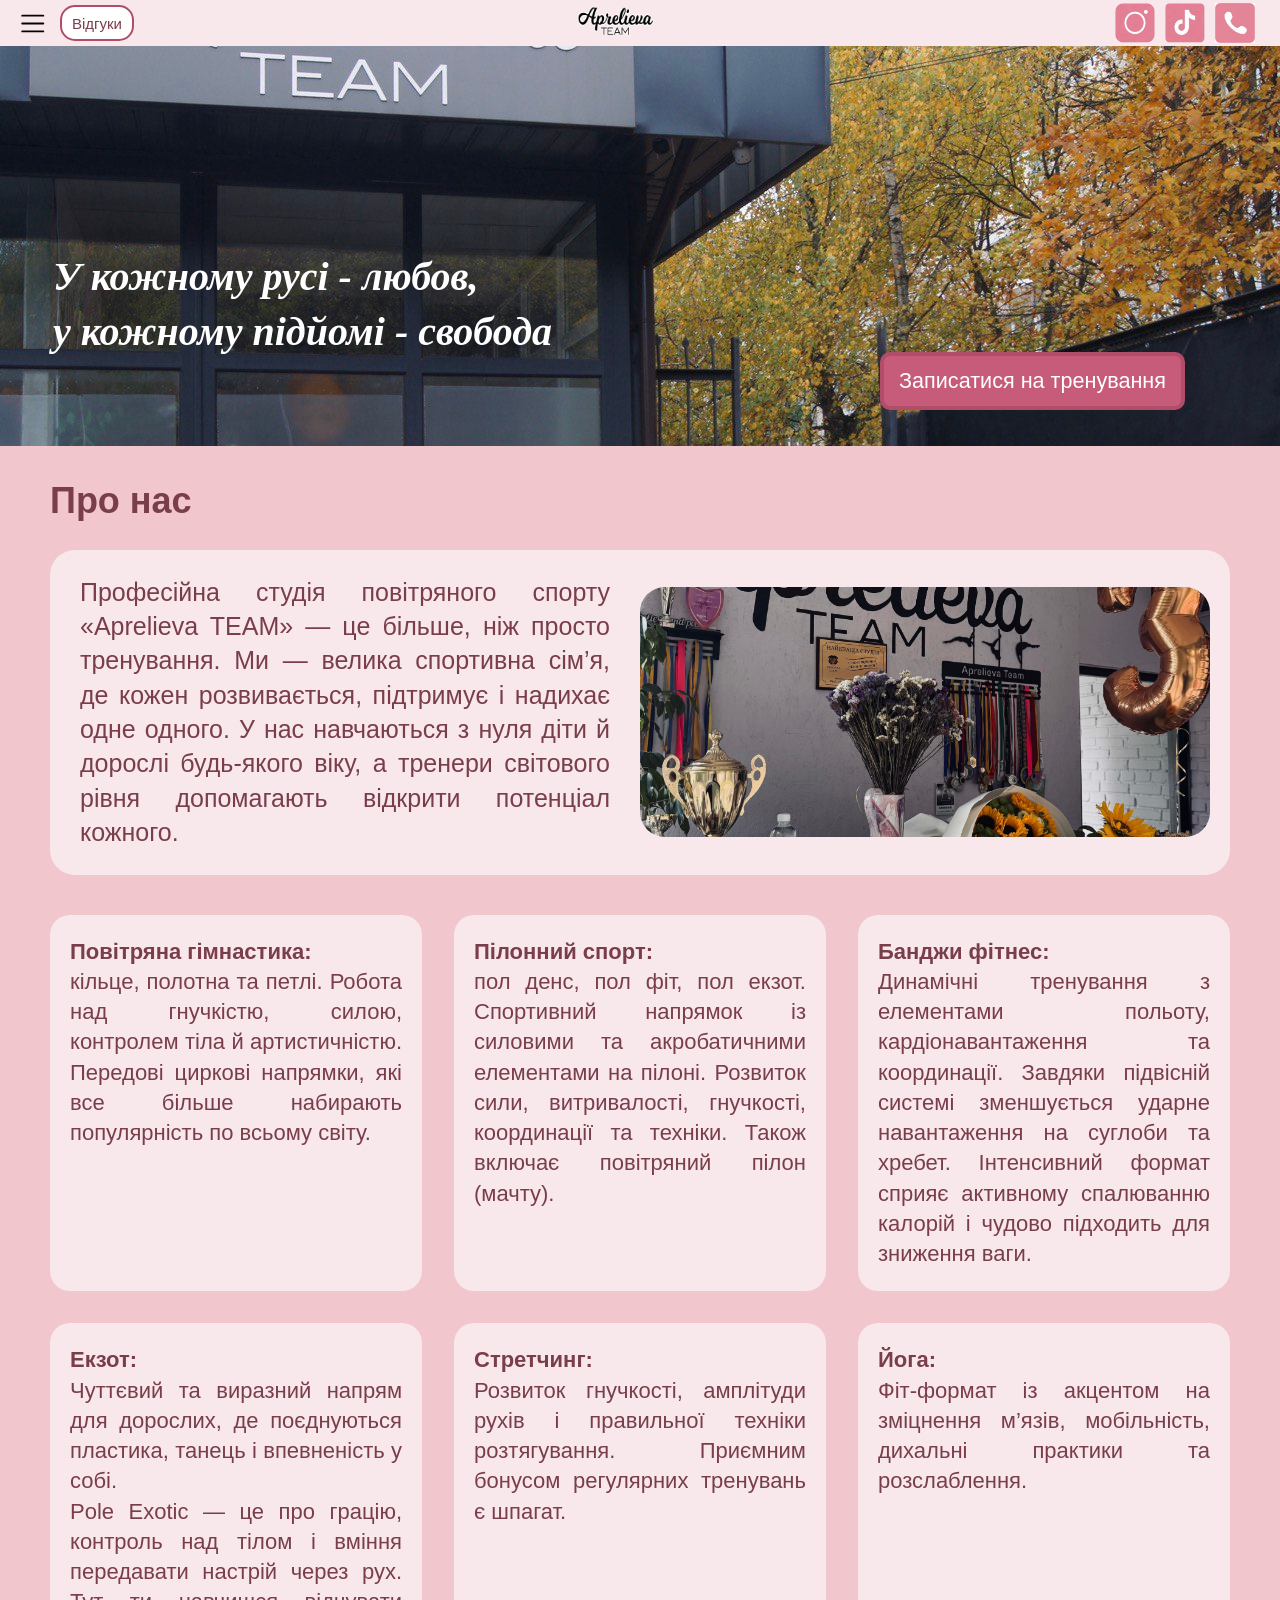
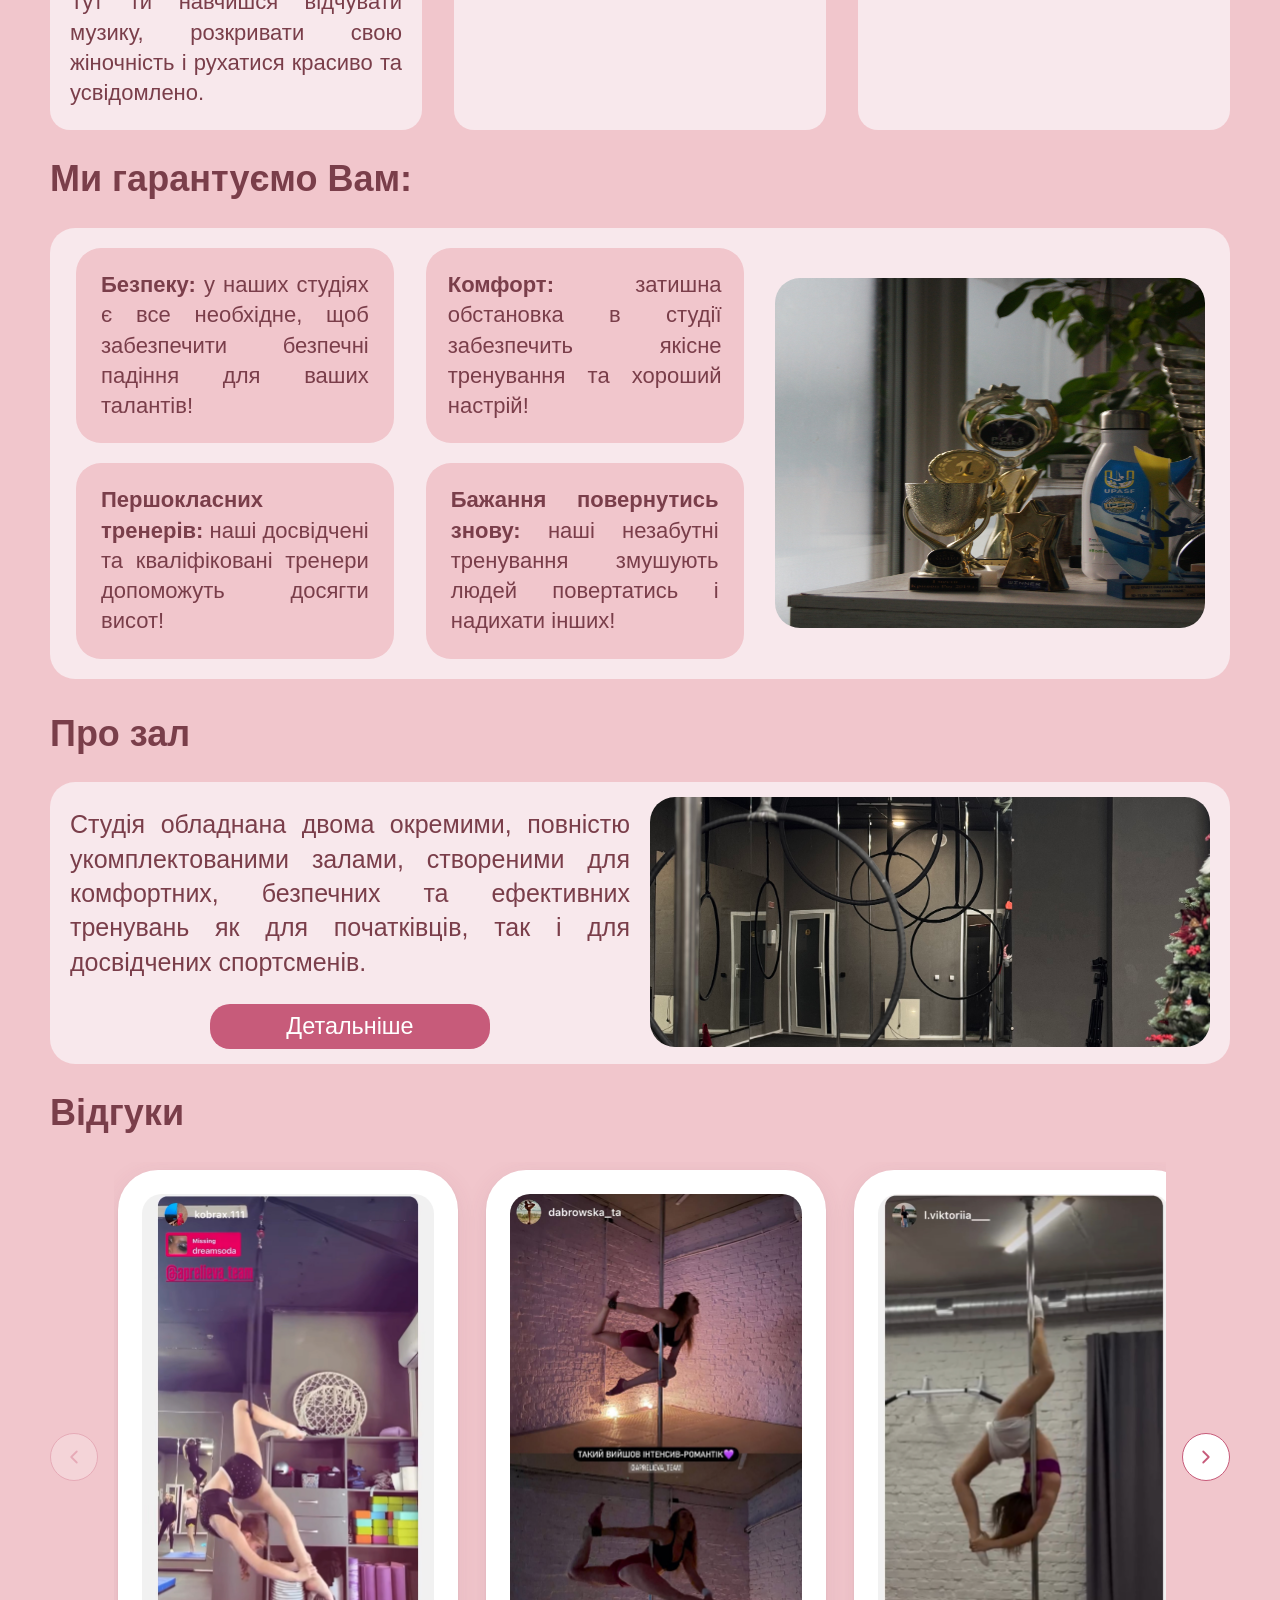
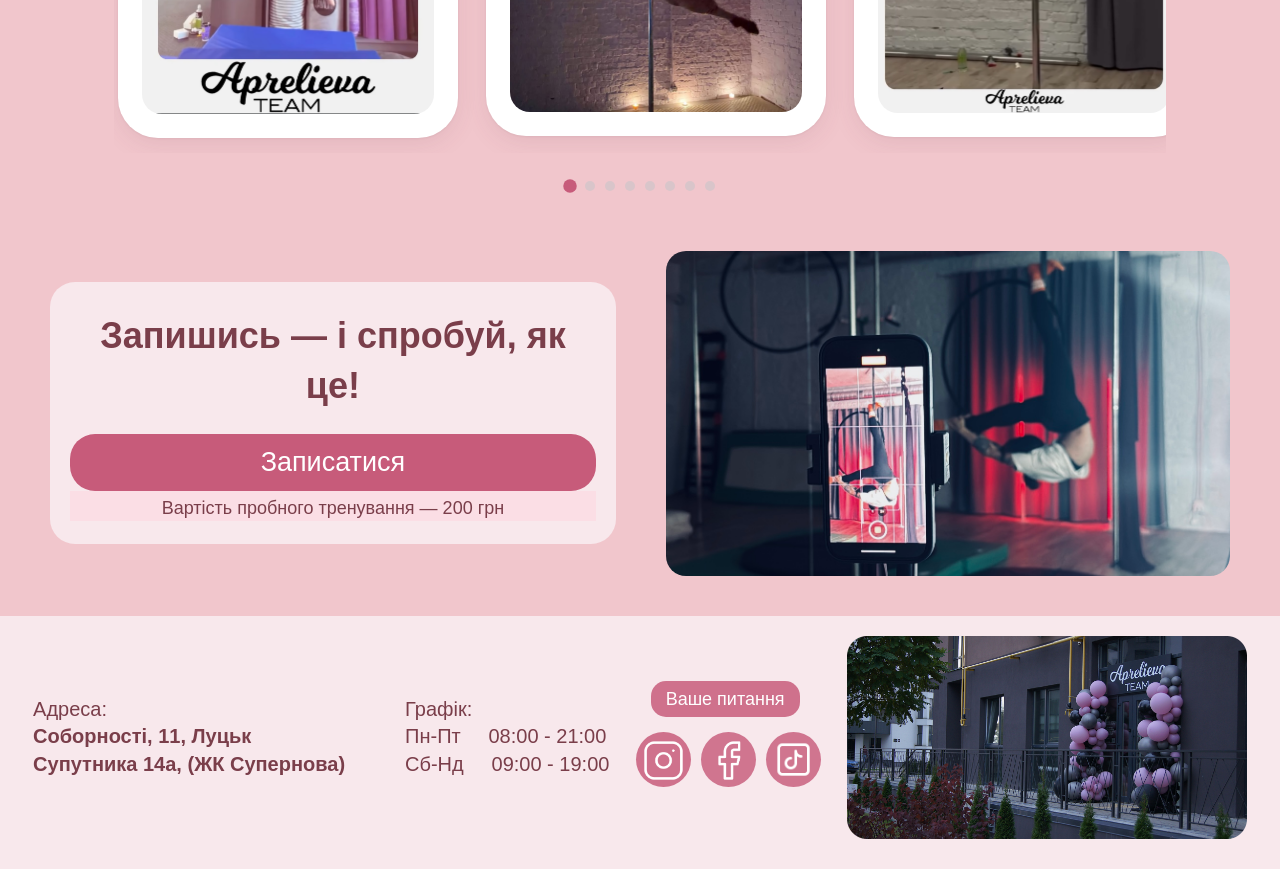
==== commit 8f9060b1: "fix: кнопка 'Відгуки' тепер клікабельна — скрол до каруселі - Виправлено: React при гідратації видал" ====
--- a/index.html
+++ b/index.html
@@ -144,6 +144,11 @@
         .carousel-arrow svg { width: 14px; height: 14px; }
         .carousel-viewport { margin: 0 2px; }
       }
+      /* fix: приховати оверлей діалогу коли закритий */
+      .w-dialog-overlay[data-state="closed"],
+      .w-dialog-content[data-state="closed"] {
+        display: none !important;
+      }
     </style>
   </head>
   <body
@@ -179,6 +184,7 @@
         </div></button
       ><button
         class="w-element c1lrq100 cdpnt9v c1u1jra5 c3ovwjq cgokyrd c1rz9aaq cnxdcup c1idwigv cd1r06b cavd3zn cmyg2r9 c1cvcmzo c9h53jh c1k0o02s c143p8o c1k26d3g coyqk5m c1ngdwug c10yh23j ckkbdq2 c1wxg36x c17b9p6f cuiv0do cohhi8y cr2orvw cgb53j1 c1ro4ucl c1s5r7yb c1ggkywf"
+        onclick="document.getElementById('reviews').scrollIntoView({behavior:'smooth'});"
       >
         Відгуки</button
       ><a href="/" class="w-element cir85gx c9jnjeu c1357293"
